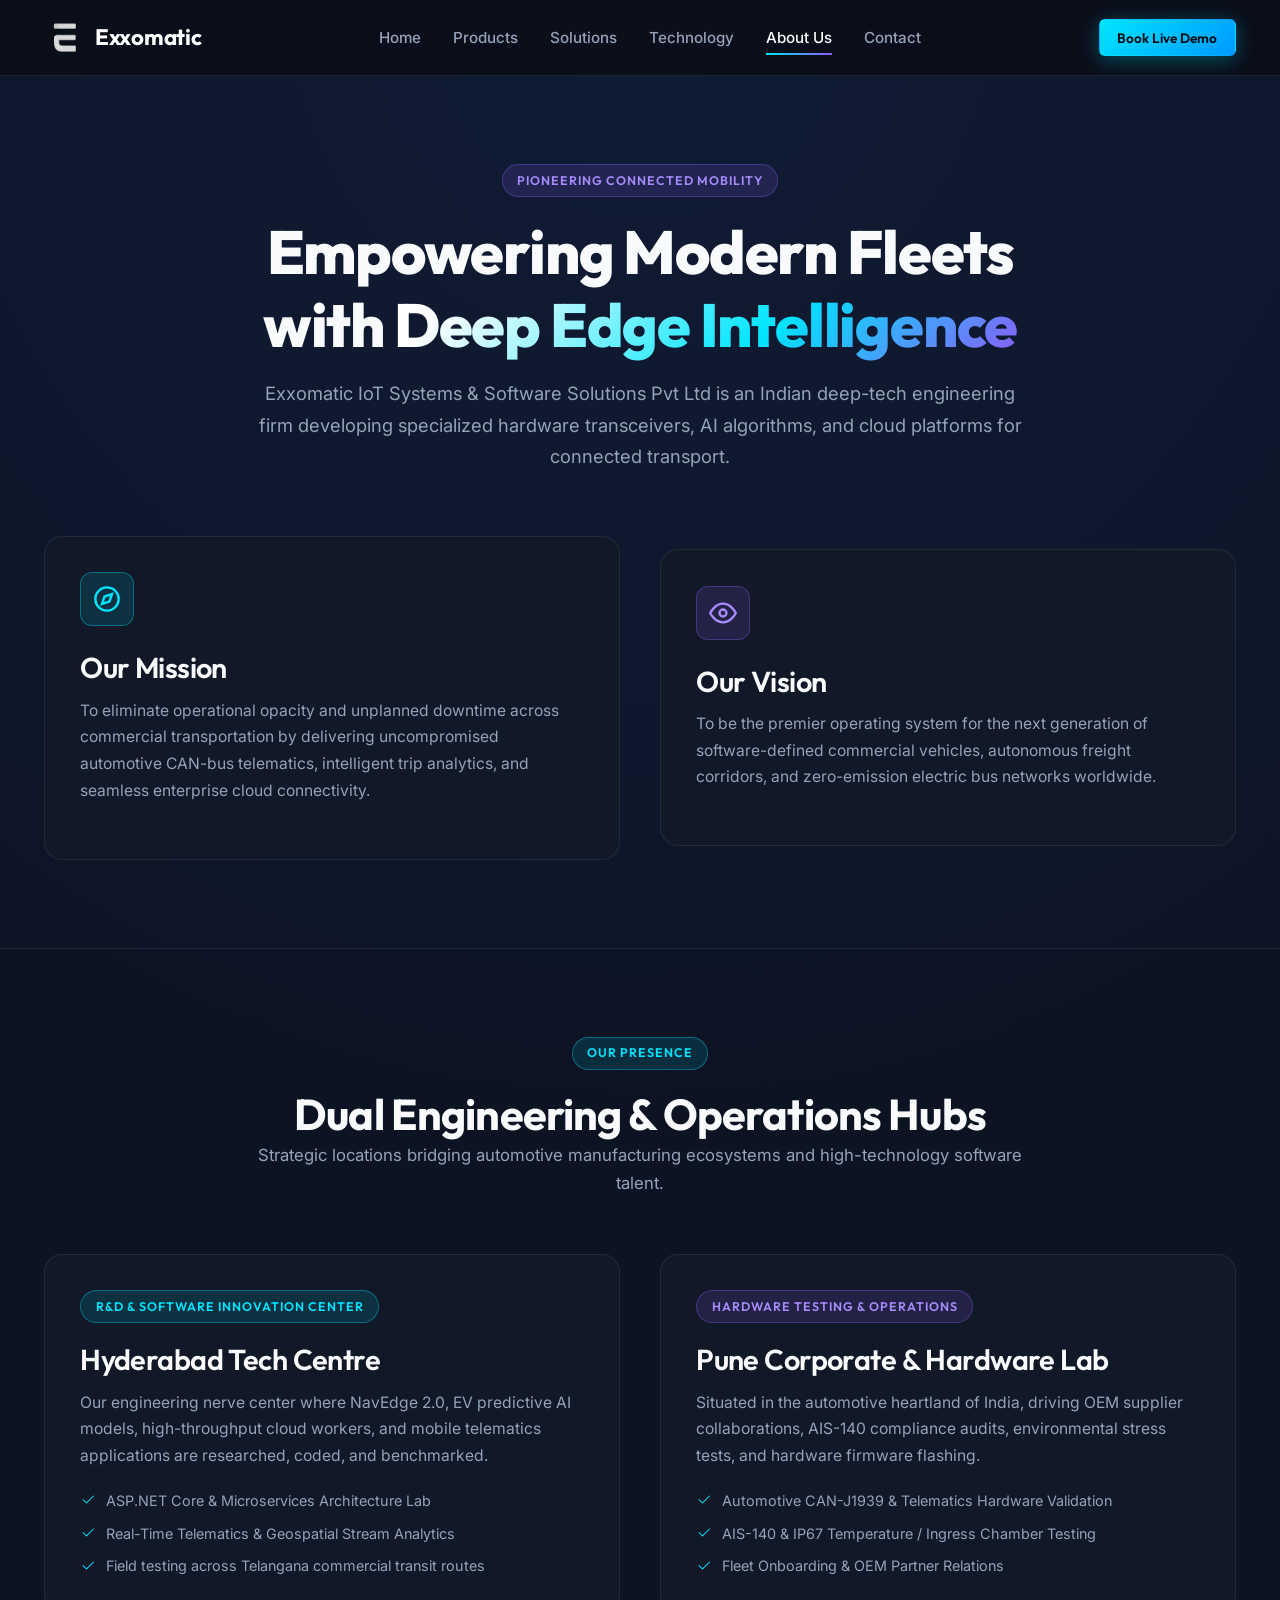
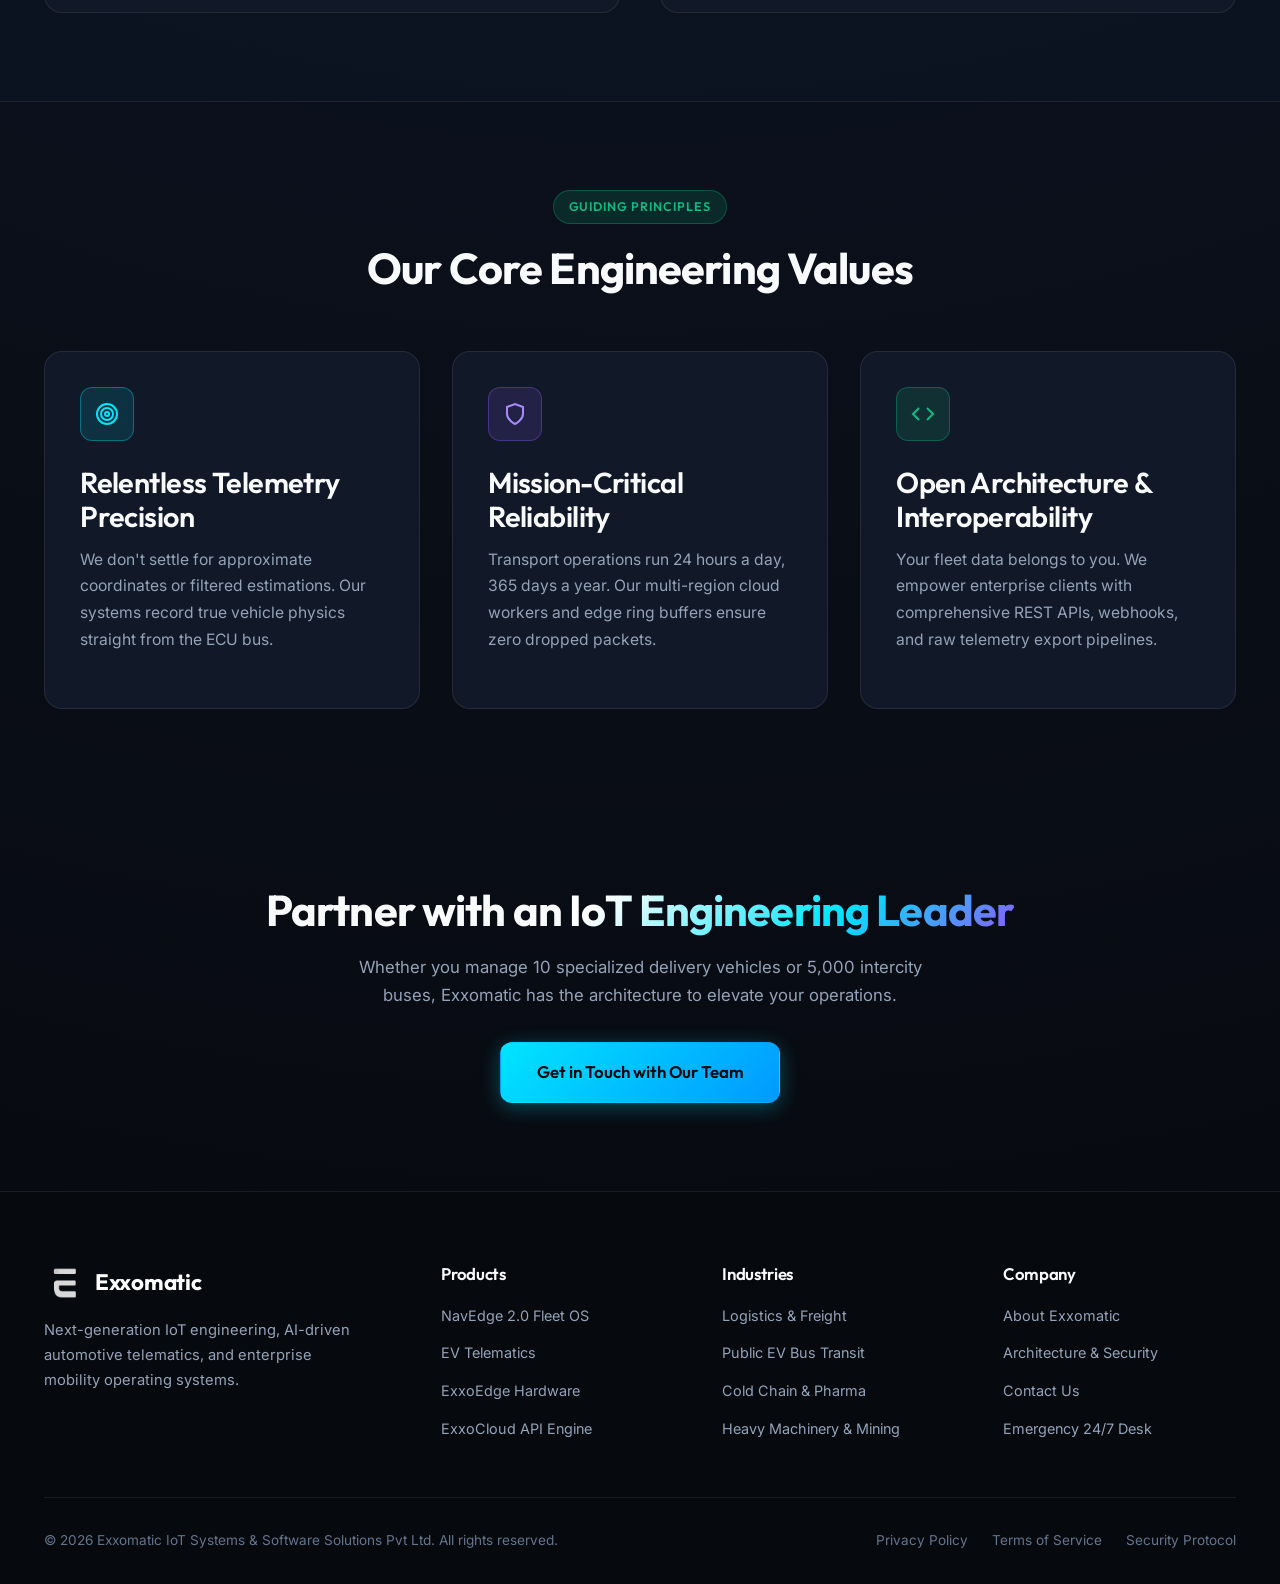
==== about.html @ 725a308f "Re-Developed complaint site" ====
<!DOCTYPE html>
<html lang="en">
<head>
  <meta charset="UTF-8">
  <meta name="viewport" content="width=device-width, initial-scale=1.0">
  <title>About Exxomatic | Corporate Profile &amp; IoT Innovation Hubs</title>
  <meta name="description" content="Discover Exxomatic: Our story, engineering hubs in Hyderabad &amp; Pune, corporate mission, AIS-140 compliance, and team driving intelligent fleet mobility.">
  <meta name="keywords" content="About Exxomatic, Exxomatic IoT Systems, Hyderabad IoT company, Pune fleet telematics, AIS-140 manufacturer">
  <meta name="author" content="Exxomatic IoT Systems &amp; Software Solutions Pvt Ltd">
  <link rel="canonical" href="about.html">
  
  <meta property="og:type" content="website">
  <meta property="og:title" content="About Exxomatic | Corporate Profile &amp; Mission">
  <meta property="og:description" content="Building next-generation automotive telematics and IoT edge systems across Hyderabad and Pune.">
  <meta property="og:image" content="images/logo.svg">

  <link rel="icon" type="image/png" href="images/mainlogo.png">
  <link rel="apple-touch-icon" href="images/mainlogo.png">
  <link rel="stylesheet" href="css/style.css">

  <script type="application/ld+json">
  {
    "@context": "https://schema.org",
    "@type": "AboutPage",
    "mainEntity": {
      "@type": "Organization",
      "name": "Exxomatic IoT Systems & Software Solutions Pvt Ltd",
      "alternateName": "Exxomatic",
      "foundingLocation": "India",
      "knowsAbout": ["IoT", "Connected Mobility", "CAN-J1939", "Fleet Management", "EV Telematics"]
    }
  }
  </script>
</head>
<body>

  <!-- Site Header -->
  <header class="site-header">
    <div class="container header-container">
      <a href="index.html" class="brand-logo" aria-label="Exxomatic Home">
        <img src="images/mainlogo.png" alt="Exxomatic Logo" width="38" height="38">
        <span class="brand-logo-text">Exxomatic</span>
      </a>

      <nav aria-label="Main Navigation">
        <ul class="nav-menu">
          <li><a href="index.html" class="nav-link">Home</a></li>
          <li><a href="products.html" class="nav-link">Products</a></li>
          <li><a href="solutions.html" class="nav-link">Solutions</a></li>
          <li><a href="technology.html" class="nav-link">Technology</a></li>
          <li><a href="about.html" class="nav-link active">About Us</a></li>
          <li><a href="contact.html" class="nav-link">Contact</a></li>
        </ul>
      </nav>

      <div class="header-actions">
        <button class="btn btn-primary btn-sm header-cta" data-open-modal="demoModal">Book Live Demo</button>
        <button class="mobile-toggle" id="mobileToggleBtn" aria-label="Open navigation menu" aria-expanded="false">
          <svg width="24" height="24" fill="none" stroke="currentColor" stroke-width="2" viewBox="0 0 24 24">
            <line x1="3" y1="12" x2="21" y2="12"></line>
            <line x1="3" y1="6" x2="21" y2="6"></line>
            <line x1="3" y1="18" x2="21" y2="18"></line>
          </svg>
        </button>
      </div>
    </div>
  </header>

  <!-- Mobile Drawer -->
  <div class="mobile-drawer" id="mobileDrawer">
    <ul class="mobile-nav-list">
      <li><a href="index.html" class="mobile-nav-link">Home <span>&rarr;</span></a></li>
      <li><a href="products.html" class="mobile-nav-link">Products <span>&rarr;</span></a></li>
      <li><a href="solutions.html" class="mobile-nav-link">Solutions <span>&rarr;</span></a></li>
      <li><a href="technology.html" class="mobile-nav-link">Technology <span>&rarr;</span></a></li>
      <li><a href="about.html" class="mobile-nav-link active">About Us <span>&rarr;</span></a></li>
      <li><a href="contact.html" class="mobile-nav-link">Contact <span>&rarr;</span></a></li>
    </ul>
    <button class="btn btn-primary btn-lg" style="width: 100%;" data-open-modal="demoModal">Request Platform Demo</button>
  </div>

  <main>
    <!-- HERO SECTION -->
    <section class="section" style="padding-bottom: 2rem;">
      <div class="container text-center" style="max-width: 820px; margin: 0 auto; text-align: center;">
        <div class="badge badge-purple">Pioneering Connected Mobility</div>
        <h1>Empowering Modern Fleets with <span class="text-gradient">Deep Edge Intelligence</span></h1>
        <p style="font-size: 1.15rem; margin-top: 1rem;">
          Exxomatic IoT Systems &amp; Software Solutions Pvt Ltd is an Indian deep-tech engineering firm developing specialized hardware transceivers, AI algorithms, and cloud platforms for connected transport.
        </p>
      </div>
    </section>

    <!-- MISSION & VISION -->
    <section class="section" style="padding-top: 2rem;">
      <div class="container">
        <div class="card-grid-2">
          <div class="card">
            <div class="card-icon">
              <svg width="28" height="28" fill="none" stroke="currentColor" stroke-width="2" viewBox="0 0 24 24">
                <circle cx="12" cy="12" r="10"></circle>
                <polygon points="16.24 7.76 14.12 14.12 7.76 16.24 9.88 9.88 16.24 7.76"></polygon>
              </svg>
            </div>
            <h3>Our Mission</h3>
            <p>To eliminate operational opacity and unplanned downtime across commercial transportation by delivering uncompromised automotive CAN-bus telematics, intelligent trip analytics, and seamless enterprise cloud connectivity.</p>
          </div>

          <div class="card">
            <div class="card-icon purple">
              <svg width="28" height="28" fill="none" stroke="currentColor" stroke-width="2" viewBox="0 0 24 24">
                <path d="M1 12s4-8 11-8 11 8 11 8-4 8-11 8-11-8-11-8z"></path>
                <circle cx="12" cy="12" r="3"></circle>
              </svg>
            </div>
            <h3>Our Vision</h3>
            <p>To be the premier operating system for the next generation of software-defined commercial vehicles, autonomous freight corridors, and zero-emission electric bus networks worldwide.</p>
          </div>
        </div>
      </div>
    </section>

    <!-- DUAL INNOVATION HUBS -->
    <section class="section section-alt">
      <div class="container">
        <div class="section-header">
          <div class="badge badge-cyan">Our Presence</div>
          <h2>Dual Engineering &amp; Operations Hubs</h2>
          <p>Strategic locations bridging automotive manufacturing ecosystems and high-technology software talent.</p>
        </div>

        <div class="card-grid-2">
          <!-- Hub 1: Hyderabad -->
          <div class="card">
            <div class="badge badge-cyan">R&amp;D &amp; Software Innovation Center</div>
            <h3>Hyderabad Tech Centre</h3>
            <p style="margin-bottom: 1.2rem;">Our engineering nerve center where NavEdge 2.0, EV predictive AI models, high-throughput cloud workers, and mobile telematics applications are researched, coded, and benchmarked.</p>
            <ul class="card-feature-list">
              <li>
                <svg width="16" height="16" fill="currentColor" viewBox="0 0 16 16"><path d="M13.854 3.646a.5.5 0 0 1 0 .708l-7 7a.5.5 0 0 1-.708 0l-3.5-3.5a.5.5 0 1 1 .708-.708L6.5 10.293l6.646-6.647a.5.5 0 0 1 .708 0z"/></svg>
                ASP.NET Core &amp; Microservices Architecture Lab
              </li>
              <li>
                <svg width="16" height="16" fill="currentColor" viewBox="0 0 16 16"><path d="M13.854 3.646a.5.5 0 0 1 0 .708l-7 7a.5.5 0 0 1-.708 0l-3.5-3.5a.5.5 0 1 1 .708-.708L6.5 10.293l6.646-6.647a.5.5 0 0 1 .708 0z"/></svg>
                Real-Time Telematics &amp; Geospatial Stream Analytics
              </li>
              <li>
                <svg width="16" height="16" fill="currentColor" viewBox="0 0 16 16"><path d="M13.854 3.646a.5.5 0 0 1 0 .708l-7 7a.5.5 0 0 1-.708 0l-3.5-3.5a.5.5 0 1 1 .708-.708L6.5 10.293l6.646-6.647a.5.5 0 0 1 .708 0z"/></svg>
                Field testing across Telangana commercial transit routes
              </li>
            </ul>
          </div>

          <!-- Hub 2: Pune -->
          <div class="card">
            <div class="badge badge-purple">Hardware Testing &amp; Operations</div>
            <h3>Pune Corporate &amp; Hardware Lab</h3>
            <p style="margin-bottom: 1.2rem;">Situated in the automotive heartland of India, driving OEM supplier collaborations, AIS-140 compliance audits, environmental stress tests, and hardware firmware flashing.</p>
            <ul class="card-feature-list">
              <li>
                <svg width="16" height="16" fill="currentColor" viewBox="0 0 16 16"><path d="M13.854 3.646a.5.5 0 0 1 0 .708l-7 7a.5.5 0 0 1-.708 0l-3.5-3.5a.5.5 0 1 1 .708-.708L6.5 10.293l6.646-6.647a.5.5 0 0 1 .708 0z"/></svg>
                Automotive CAN-J1939 &amp; Telematics Hardware Validation
              </li>
              <li>
                <svg width="16" height="16" fill="currentColor" viewBox="0 0 16 16"><path d="M13.854 3.646a.5.5 0 0 1 0 .708l-7 7a.5.5 0 0 1-.708 0l-3.5-3.5a.5.5 0 1 1 .708-.708L6.5 10.293l6.646-6.647a.5.5 0 0 1 .708 0z"/></svg>
                AIS-140 &amp; IP67 Temperature / Ingress Chamber Testing
              </li>
              <li>
                <svg width="16" height="16" fill="currentColor" viewBox="0 0 16 16"><path d="M13.854 3.646a.5.5 0 0 1 0 .708l-7 7a.5.5 0 0 1-.708 0l-3.5-3.5a.5.5 0 1 1 .708-.708L6.5 10.293l6.646-6.647a.5.5 0 0 1 .708 0z"/></svg>
                Fleet Onboarding &amp; OEM Partner Relations
              </li>
            </ul>
          </div>
        </div>
      </div>
    </section>

    <!-- CORE VALUES -->
    <section class="section">
      <div class="container">
        <div class="section-header">
          <div class="badge badge-green">Guiding Principles</div>
          <h2>Our Core Engineering Values</h2>
        </div>

        <div class="card-grid-3">
          <div class="card">
            <div class="card-icon">
              <svg width="24" height="24" fill="none" stroke="currentColor" stroke-width="2" viewBox="0 0 24 24">
                <circle cx="12" cy="12" r="10"></circle>
                <circle cx="12" cy="12" r="6"></circle>
                <circle cx="12" cy="12" r="2"></circle>
              </svg>
            </div>
            <h3>Relentless Telemetry Precision</h3>
            <p>We don't settle for approximate coordinates or filtered estimations. Our systems record true vehicle physics straight from the ECU bus.</p>
          </div>

          <div class="card">
            <div class="card-icon purple">
              <svg width="24" height="24" fill="none" stroke="currentColor" stroke-width="2" viewBox="0 0 24 24">
                <path d="M12 22s8-4 8-10V5l-8-3-8 3v7c0 6 8 10 8 10z"></path>
              </svg>
            </div>
            <h3>Mission-Critical Reliability</h3>
            <p>Transport operations run 24 hours a day, 365 days a year. Our multi-region cloud workers and edge ring buffers ensure zero dropped packets.</p>
          </div>

          <div class="card">
            <div class="card-icon green">
              <svg width="24" height="24" fill="none" stroke="currentColor" stroke-width="2" viewBox="0 0 24 24">
                <polyline points="16 18 22 12 16 6"></polyline>
                <polyline points="8 6 2 12 8 18"></polyline>
              </svg>
            </div>
            <h3>Open Architecture &amp; Interoperability</h3>
            <p>Your fleet data belongs to you. We empower enterprise clients with comprehensive REST APIs, webhooks, and raw telemetry export pipelines.</p>
          </div>
        </div>
      </div>
    </section>

    <!-- CTA BANNER -->
    <section class="section" style="text-align: center;">
      <div class="container">
        <h2>Partner with an <span class="text-gradient">IoT Engineering Leader</span></h2>
        <p style="margin: 1rem auto 2rem auto; max-width: 600px;">Whether you manage 10 specialized delivery vehicles or 5,000 intercity buses, Exxomatic has the architecture to elevate your operations.</p>
        <a href="contact.html" class="btn btn-primary btn-lg">Get in Touch with Our Team</a>
      </div>
    </section>
  </main>

  <!-- Site Footer -->
  <footer class="site-footer">
    <div class="container">
      <div class="footer-grid">
        <div class="footer-brand">
          <a href="index.html" class="brand-logo" aria-label="Exxomatic Home">
            <img src="images/mainlogo.png" alt="Exxomatic Logo" width="38" height="38">
            <span class="brand-logo-text">Exxomatic</span>
          </a>
          <p>Next-generation IoT engineering, AI-driven automotive telematics, and enterprise mobility operating systems.</p>
        </div>

        <div class="footer-col">
          <h4>Products</h4>
          <ul class="footer-links">
            <li><a href="products.html#tabNavedge">NavEdge 2.0 Fleet OS</a></li>
            <li><a href="products.html#tabEv">EV Telematics</a></li>
            <li><a href="products.html#tabHardware">ExxoEdge Hardware</a></li>
            <li><a href="products.html#tabCloud">ExxoCloud API Engine</a></li>
          </ul>
        </div>

        <div class="footer-col">
          <h4>Industries</h4>
          <ul class="footer-links">
            <li><a href="solutions.html#logistics">Logistics &amp; Freight</a></li>
            <li><a href="solutions.html#transit">Public EV Bus Transit</a></li>
            <li><a href="solutions.html#coldchain">Cold Chain &amp; Pharma</a></li>
            <li><a href="solutions.html#heavy">Heavy Machinery &amp; Mining</a></li>
          </ul>
        </div>

        <div class="footer-col">
          <h4>Company</h4>
          <ul class="footer-links">
            <li><a href="about.html">About Exxomatic</a></li>
            <li><a href="technology.html">Architecture &amp; Security</a></li>
            <li><a href="contact.html">Contact Us</a></li>
            <li><a href="contact.html#support">Emergency 24/7 Desk</a></li>
          </ul>
        </div>
      </div>

      <div class="footer-bottom">
        <div>&copy; 2026 Exxomatic IoT Systems &amp; Software Solutions Pvt Ltd. All rights reserved.</div>
        <div style="display: flex; gap: 1.5rem;">
          <a href="about.html">Privacy Policy</a>
          <a href="about.html">Terms of Service</a>
          <a href="technology.html">Security Protocol</a>
        </div>
      </div>
    </div>
  </footer>

  <!-- Book Demo Modal -->
  <div class="modal-overlay" id="demoModal" aria-hidden="true" role="dialog" aria-modal="true" aria-labelledby="modalTitle">
    <div class="modal-card">
      <button class="modal-close-btn modal-close-trigger" aria-label="Close modal">
        <svg width="24" height="24" viewBox="0 0 24 24" fill="none" stroke="currentColor" stroke-width="2">
          <line x1="18" y1="6" x2="6" y2="18"></line>
          <line x1="6" y1="6" x2="18" y2="18"></line>
        </svg>
      </button>

      <div class="badge badge-cyan">Exxomatic Platform Preview</div>
      <h3 id="modalTitle" style="margin-bottom: 0.5rem;">Schedule a Live Demonstration</h3>
      <p style="font-size: 0.92rem; margin-bottom: 1.5rem;">Experience real-time vehicle CAN telemetry, driver scorecards, and live route optimization with our solution architect.</p>

      <form class="validated-form" id="demoForm">
        <div class="form-group">
          <label class="form-label" for="demoName">Full Name</label>
          <input type="text" class="form-control" id="demoName" name="name" placeholder="e.g. Rajesh Kumar" required>
        </div>

        <div class="form-row">
          <div class="form-group">
            <label class="form-label" for="demoEmail">Business Email</label>
            <input type="email" class="form-control" id="demoEmail" name="email" placeholder="name@company.com" required>
          </div>
          <div class="form-group">
            <label class="form-label" for="demoPhone">Contact Phone (Optional)</label>
            <input type="tel" class="form-control" id="demoPhone" name="phone" placeholder="Optional contact number">
          </div>
        </div>

        <div class="form-group">
          <label class="form-label" for="demoFleet">Fleet Size</label>
          <select class="form-control" id="demoFleet" name="fleet">
            <option value="1-20">1 - 20 Vehicles</option>
            <option value="21-100" selected>21 - 100 Vehicles</option>
            <option value="101-500">101 - 500 Vehicles</option>
            <option value="500+">500+ Vehicles (Enterprise)</option>
          </select>
        </div>

        <button type="submit" class="btn btn-primary" style="width: 100%; margin-top: 1rem;">Confirm Demo Reservation</button>
        <div class="form-feedback" role="alert"></div>
      </form>
    </div>
  </div>

  <script src="js/main.js"></script>
</body>
</html>
---- css/style.css ----
/* ==========================================================================
   EXXOMATIC DESIGN SYSTEM - ENTERPRISE IOT & CONNECTED MOBILITY
   ========================================================================== */

@import url('https://fonts.googleapis.com/css2?family=Inter:wght@300;400;500;600;700&family=JetBrains+Mono:wght@400;500;600&family=Outfit:wght@400;500;600;700;800;900&display=swap');

:root {
  /* Color Palette */
  --bg-darker: #06090e;
  --bg-main: #0a0e17;
  --bg-card: #111827;
  --bg-card-hover: #162035;
  --bg-surface: #1e293b;
  --bg-glass: rgba(17, 24, 39, 0.75);
  
  --border-subtle: rgba(255, 255, 255, 0.08);
  --border-medium: rgba(255, 255, 255, 0.15);
  --border-glow: rgba(0, 229, 255, 0.35);
  --border-purple-glow: rgba(139, 92, 246, 0.35);

  --cyan-primary: #00e5ff;
  --cyan-hover: #33ebff;
  --cyan-dim: rgba(0, 229, 255, 0.12);
  --cyan-glow: 0 0 25px rgba(0, 229, 255, 0.4);

  --blue-primary: #3b82f6;
  --indigo-primary: #6366f1;
  --purple-primary: #8b5cf6;
  --purple-glow: 0 0 25px rgba(139, 92, 246, 0.4);

  --green-status: #10b981;
  --green-glow: 0 0 15px rgba(16, 185, 129, 0.4);
  --amber-status: #f59e0b;
  --rose-status: #f43f5e;

  /* Typography Colors */
  --text-primary: #f8fafc;
  --text-secondary: #94a3b8;
  --text-muted: #64748b;
  --text-inverse: #0a0e17;

  /* Typography */
  --font-heading: 'Outfit', -apple-system, BlinkMacSystemFont, sans-serif;
  --font-body: 'Inter', -apple-system, BlinkMacSystemFont, sans-serif;
  --font-mono: 'JetBrains Mono', monospace;

  /* Layout */
  --container-max: 1240px;
  --header-height: 76px;
  --radius-sm: 6px;
  --radius-md: 12px;
  --radius-lg: 18px;
  --radius-xl: 24px;
  --radius-full: 9999px;

  /* Transitions */
  --transition-fast: 0.18s ease;
  --transition-base: 0.28s cubic-bezier(0.16, 1, 0.3, 1);
  --transition-slow: 0.5s cubic-bezier(0.16, 1, 0.3, 1);
}

/* Base Reset & Box Sizing */
*, *::before, *::after {
  box-sizing: border-box;
  margin: 0;
  padding: 0;
}

html {
  scroll-behavior: smooth;
  font-size: 16px;
  background-color: var(--bg-main);
  color: var(--text-primary);
  font-family: var(--font-body);
  line-height: 1.6;
  -webkit-font-smoothing: antialiased;
  -moz-osx-font-smoothing: grayscale;
}

body {
  overflow-x: hidden;
  background: radial-gradient(circle at 50% 0%, #101c36 0%, #0a0e17 65%, #06090e 100%);
  min-height: 100vh;
  display: flex;
  flex-direction: column;
}

/* Typography Defaults */
h1, h2, h3, h4, h5, h6 {
  font-family: var(--font-heading);
  color: var(--text-primary);
  line-height: 1.2;
  font-weight: 700;
  letter-spacing: -0.02em;
}

h1 { font-size: clamp(2.3rem, 5vw, 3.8rem); font-weight: 800; }
h2 { font-size: clamp(1.8rem, 3.6vw, 2.7rem); }
h3 { font-size: clamp(1.3rem, 2.4vw, 1.8rem); font-weight: 600; }
h4 { font-size: 1.25rem; font-weight: 600; }

p {
  color: var(--text-secondary);
  font-size: 1.05rem;
  line-height: 1.7;
}

a {
  color: inherit;
  text-decoration: none;
  transition: color var(--transition-fast);
}

img, svg {
  max-width: 100%;
  display: block;
}

/* Utility Containers */
.container {
  width: 100%;
  max-width: var(--container-max);
  margin-left: auto;
  margin-right: auto;
  padding-left: 1.5rem;
  padding-right: 1.5rem;
}

.section {
  padding: 5.5rem 0;
  position: relative;
}

.section-alt {
  background-color: rgba(13, 20, 36, 0.6);
  border-top: 1px solid var(--border-subtle);
  border-bottom: 1px solid var(--border-subtle);
}

.section-header {
  text-align: center;
  max-width: 780px;
  margin: 0 auto 3.5rem auto;
}

.section-header.text-left {
  text-align: left;
  margin-left: 0;
}

.text-gradient {
  background: linear-gradient(135deg, #ffffff 10%, #00e5ff 60%, #8b5cf6 100%);
  -webkit-background-clip: text;
  -webkit-text-fill-color: transparent;
  display: inline-block;
}

.text-cyan {
  color: var(--cyan-primary);
}

/* Badges */
.badge {
  display: inline-flex;
  align-items: center;
  gap: 0.5rem;
  padding: 0.35rem 0.9rem;
  border-radius: var(--radius-full);
  font-size: 0.78rem;
  font-weight: 600;
  letter-spacing: 0.08em;
  text-transform: uppercase;
  margin-bottom: 1.2rem;
  font-family: var(--font-heading);
}

.badge-cyan {
  background: var(--cyan-dim);
  color: var(--cyan-primary);
  border: 1px solid var(--border-glow);
}

.badge-purple {
  background: rgba(139, 92, 246, 0.15);
  color: #a78bfa;
  border: 1px solid var(--border-purple-glow);
}

.badge-green {
  background: rgba(16, 185, 129, 0.15);
  color: var(--green-status);
  border: 1px solid rgba(16, 185, 129, 0.3);
}

.pulse-dot {
  width: 8px;
  height: 8px;
  border-radius: 50%;
  background-color: var(--green-status);
  box-shadow: var(--green-glow);
  animation: pulse 2s infinite;
}

@keyframes pulse {
  0% { transform: scale(0.95); opacity: 0.8; }
  50% { transform: scale(1.3); opacity: 1; }
  100% { transform: scale(0.95); opacity: 0.8; }
}

/* Buttons */
.btn {
  display: inline-flex;
  align-items: center;
  justify-content: center;
  gap: 0.6rem;
  padding: 0.8rem 1.6rem;
  border-radius: var(--radius-md);
  font-weight: 600;
  font-size: 0.95rem;
  font-family: var(--font-heading);
  cursor: pointer;
  border: 1px solid transparent;
  transition: all var(--transition-base);
  text-align: center;
}

.btn-primary {
  background: linear-gradient(135deg, var(--cyan-primary) 0%, #0099ff 100%);
  color: #06090e;
  box-shadow: 0 4px 20px rgba(0, 229, 255, 0.3);
}

.btn-primary:hover {
  background: linear-gradient(135deg, var(--cyan-hover) 0%, #2bb2ff 100%);
  box-shadow: 0 6px 26px rgba(0, 229, 255, 0.5);
  transform: translateY(-2px);
  color: #06090e;
}

.btn-secondary {
  background: rgba(255, 255, 255, 0.05);
  color: var(--text-primary);
  border-color: var(--border-medium);
  backdrop-filter: blur(8px);
}

.btn-secondary:hover {
  background: rgba(255, 255, 255, 0.1);
  border-color: var(--cyan-primary);
  color: var(--cyan-primary);
  transform: translateY(-2px);
}

.btn-outline {
  background: transparent;
  color: var(--cyan-primary);
  border: 1px solid var(--border-glow);
}

.btn-outline:hover {
  background: var(--cyan-dim);
  border-color: var(--cyan-primary);
  box-shadow: var(--cyan-glow);
}

.btn-sm {
  padding: 0.55rem 1.1rem;
  font-size: 0.85rem;
  border-radius: var(--radius-sm);
}

.btn-lg {
  padding: 1rem 2.2rem;
  font-size: 1.05rem;
}

/* ==========================================================================
   HEADER & NAVIGATION
   ========================================================================== */
.site-header {
  position: sticky;
  top: 0;
  z-index: 1000;
  height: var(--header-height);
  background: rgba(10, 14, 23, 0.85);
  backdrop-filter: blur(16px);
  border-bottom: 1px solid var(--border-subtle);
  transition: background var(--transition-base), border-color var(--transition-base), box-shadow var(--transition-base);
}

.site-header.scrolled {
  background: rgba(8, 12, 19, 0.95);
  border-bottom: 1px solid rgba(0, 229, 255, 0.18);
  box-shadow: 0 10px 30px rgba(0, 0, 0, 0.5);
}

.header-container {
  display: flex;
  align-items: center;
  justify-content: space-between;
  height: 100%;
}

.brand-logo {
  display: flex;
  align-items: center;
  gap: 0.75rem;
  text-decoration: none;
}

.brand-logo img {
  height: 38px;
  width: auto;
  object-fit: contain;
}

.brand-logo-text {
  font-family: 'Outfit', 'Inter', system-ui, sans-serif;
  font-size: 1.4rem;
  font-weight: 700;
  letter-spacing: -0.01em;
  color: #FFFFFF;
  line-height: 1;
}

.nav-menu {
  display: flex;
  align-items: center;
  gap: 2rem;
  list-style: none;
}

.nav-link {
  font-size: 0.95rem;
  font-weight: 500;
  color: var(--text-secondary);
  position: relative;
  padding: 0.5rem 0;
}

.nav-link:hover, .nav-link.active {
  color: var(--text-primary);
}

.nav-link::after {
  content: '';
  position: absolute;
  bottom: 0;
  left: 0;
  width: 0%;
  height: 2px;
  background: linear-gradient(90deg, var(--cyan-primary), var(--purple-primary));
  transition: width var(--transition-fast);
}

.nav-link:hover::after, .nav-link.active::after {
  width: 100%;
}

.header-actions {
  display: flex;
  align-items: center;
  gap: 1.2rem;
}

.mobile-toggle {
  display: none;
  background: transparent;
  border: 1px solid var(--border-subtle);
  border-radius: var(--radius-sm);
  color: var(--text-primary);
  padding: 0.5rem;
  cursor: pointer;
  align-items: center;
  justify-content: center;
}

/* Mobile Nav Drawer */
.mobile-drawer {
  position: fixed;
  top: var(--header-height);
  left: 0;
  right: 0;
  bottom: 0;
  background: rgba(10, 14, 23, 0.98);
  backdrop-filter: blur(20px);
  z-index: 999;
  padding: 2rem 1.5rem;
  transform: translateY(-100%);
  opacity: 0;
  pointer-events: none;
  transition: all var(--transition-base);
  overflow-y: auto;
  border-bottom: 1px solid var(--border-glow);
}

.mobile-drawer.open {
  transform: translateY(0);
  opacity: 1;
  pointer-events: auto;
}

.mobile-nav-list {
  list-style: none;
  display: flex;
  flex-direction: column;
  gap: 1.25rem;
  margin-bottom: 2rem;
}

.mobile-nav-link {
  font-size: 1.25rem;
  font-family: var(--font-heading);
  font-weight: 600;
  color: var(--text-primary);
  display: flex;
  justify-content: space-between;
  align-items: center;
  padding: 0.85rem 0;
  border-bottom: 1px solid var(--border-subtle);
  min-height: 48px;
  -webkit-tap-highlight-color: transparent;
}

.mobile-nav-link:active {
  color: var(--cyan-primary);
  background: rgba(0, 229, 255, 0.05);
}

.mobile-nav-link.active {
  color: var(--cyan-primary);
  border-bottom-color: var(--cyan-primary);
}

/* ==========================================================================
   HERO SECTION
   ========================================================================== */
.hero-section {
  position: relative;
  padding: 6rem 0 5rem 0;
  overflow: hidden;
}

.hero-glow-bg {
  position: absolute;
  top: -100px;
  right: -50px;
  width: 650px;
  height: 650px;
  background: radial-gradient(circle, rgba(0, 229, 255, 0.15) 0%, rgba(139, 92, 246, 0.1) 50%, transparent 70%);
  filter: blur(80px);
  pointer-events: none;
  z-index: 0;
}

.hero-grid {
  display: grid;
  grid-template-columns: 1.15fr 0.85fr;
  gap: 3.5rem;
  align-items: center;
  position: relative;
  z-index: 1;
}

.hero-content {
  max-width: 640px;
}

.hero-title {
  margin-bottom: 1.5rem;
}

.hero-description {
  font-size: 1.15rem;
  margin-bottom: 2.2rem;
  color: var(--text-secondary);
}

.hero-cta-group {
  display: flex;
  flex-wrap: wrap;
  gap: 1.2rem;
  margin-bottom: 3rem;
}

.hero-stats-row {
  display: grid;
  grid-template-columns: repeat(3, 1fr);
  gap: 1.5rem;
  padding-top: 2rem;
  border-top: 1px solid var(--border-subtle);
}

.hero-stat-item h4 {
  font-size: 1.8rem;
  font-weight: 800;
  color: var(--text-primary);
  font-family: var(--font-heading);
}

.hero-stat-item p {
  font-size: 0.85rem;
  color: var(--text-muted);
}

/* Telemetry Preview Graphic / Dashboard Box */
.telemetry-card {
  background: linear-gradient(145deg, #131c2e, #0e1524);
  border: 1px solid var(--border-glow);
  border-radius: var(--radius-xl);
  padding: 1.8rem;
  box-shadow: 0 20px 50px rgba(0, 0, 0, 0.6), var(--cyan-glow);
  position: relative;
  overflow: hidden;
}

.telemetry-card::before {
  content: '';
  position: absolute;
  top: 0;
  left: 0;
  right: 0;
  height: 2px;
  background: linear-gradient(90deg, transparent, var(--cyan-primary), var(--purple-primary), transparent);
}

.telemetry-header {
  display: flex;
  justify-content: space-between;
  align-items: center;
  padding-bottom: 1.2rem;
  border-bottom: 1px solid var(--border-subtle);
  margin-bottom: 1.5rem;
}

.telemetry-tag {
  display: flex;
  align-items: center;
  gap: 0.5rem;
  font-family: var(--font-mono);
  font-size: 0.85rem;
  color: var(--cyan-primary);
}

.telemetry-badge-online {
  background: rgba(16, 185, 129, 0.15);
  color: var(--green-status);
  border: 1px solid rgba(16, 185, 129, 0.3);
  padding: 0.2rem 0.6rem;
  border-radius: var(--radius-full);
  font-size: 0.75rem;
  font-weight: 600;
}

.telemetry-metrics-grid {
  display: grid;
  grid-template-columns: repeat(2, 1fr);
  gap: 1rem;
  margin-bottom: 1.5rem;
}

.metric-box {
  background: rgba(255, 255, 255, 0.03);
  border: 1px solid var(--border-subtle);
  border-radius: var(--radius-md);
  padding: 1rem;
  transition: border-color var(--transition-fast);
}

.metric-box:hover {
  border-color: var(--cyan-primary);
}

.metric-label {
  font-size: 0.75rem;
  color: var(--text-muted);
  text-transform: uppercase;
  letter-spacing: 0.05em;
  margin-bottom: 0.3rem;
}

.metric-val {
  font-size: 1.35rem;
  font-family: var(--font-mono);
  font-weight: 700;
  color: var(--text-primary);
}

.metric-val.cyan { color: var(--cyan-primary); }
.metric-val.green { color: var(--green-status); }
.metric-val.purple { color: #a78bfa; }

.live-feed-log {
  background: #080c14;
  border-radius: var(--radius-md);
  padding: 0.9rem;
  font-family: var(--font-mono);
  font-size: 0.78rem;
  color: #7dd3fc;
  border: 1px solid rgba(255, 255, 255, 0.05);
  max-height: 110px;
  overflow-y: auto;
}

.live-feed-line {
  margin-bottom: 0.3rem;
  display: flex;
  gap: 0.5rem;
}

.live-feed-time {
  color: var(--text-muted);
}

/* ==========================================================================
   CARDS & GRIDS
   ========================================================================== */
.card-grid-3 {
  display: grid;
  grid-template-columns: repeat(3, 1fr);
  gap: 2rem;
}

.card-grid-4 {
  display: grid;
  grid-template-columns: repeat(4, 1fr);
  gap: 1.5rem;
}

.card-grid-2 {
  display: grid;
  grid-template-columns: repeat(2, 1fr);
  gap: 2.5rem;
  align-items: center;
}

.card {
  background: var(--bg-card);
  border: 1px solid var(--border-subtle);
  border-radius: var(--radius-lg);
  padding: 2.2rem;
  position: relative;
  transition: all var(--transition-base);
  overflow: hidden;
}

.card:hover {
  transform: translateY(-5px);
  border-color: var(--border-glow);
  box-shadow: 0 15px 35px rgba(0, 0, 0, 0.4), 0 0 20px rgba(0, 229, 255, 0.15);
}

.card-icon {
  width: 54px;
  height: 54px;
  border-radius: var(--radius-md);
  background: var(--cyan-dim);
  border: 1px solid var(--border-glow);
  display: flex;
  align-items: center;
  justify-content: center;
  margin-bottom: 1.5rem;
  color: var(--cyan-primary);
}

.card-icon.purple {
  background: rgba(139, 92, 246, 0.15);
  border-color: var(--border-purple-glow);
  color: #a78bfa;
}

.card-icon.green {
  background: rgba(16, 185, 129, 0.15);
  border-color: rgba(16, 185, 129, 0.35);
  color: var(--green-status);
}

.card h3 {
  margin-bottom: 0.8rem;
}

.card p {
  font-size: 0.98rem;
  margin-bottom: 1.2rem;
}

.card-feature-list {
  list-style: none;
  margin-top: 1rem;
  display: flex;
  flex-direction: column;
  gap: 0.6rem;
}

.card-feature-list li {
  display: flex;
  align-items: center;
  gap: 0.6rem;
  font-size: 0.9rem;
  color: var(--text-secondary);
}

.card-feature-list li svg {
  color: var(--cyan-primary);
  flex-shrink: 0;
}

/* Platform Showcase Highlight Cards */
.platform-highlight-card {
  background: linear-gradient(135deg, rgba(23, 32, 51, 0.9) 0%, rgba(13, 20, 36, 0.95) 100%);
  border: 1px solid var(--border-medium);
  border-radius: var(--radius-xl);
  padding: 3rem;
  display: grid;
  grid-template-columns: 1fr 1fr;
  gap: 3rem;
  align-items: center;
  margin-bottom: 3rem;
  position: relative;
}

.platform-highlight-card:hover {
  border-color: var(--cyan-primary);
  box-shadow: 0 20px 45px rgba(0, 0, 0, 0.5), 0 0 30px rgba(0, 229, 255, 0.12);
}

.platform-visual {
  background: #090e18;
  border: 1px solid var(--border-subtle);
  border-radius: var(--radius-lg);
  padding: 1.5rem;
  position: relative;
}

/* ==========================================================================
   ROI CALCULATOR & SIMULATOR
   ========================================================================== */
.calculator-box {
  background: var(--bg-card);
  border: 1px solid var(--border-glow);
  border-radius: var(--radius-xl);
  padding: 2.8rem;
  box-shadow: 0 20px 50px rgba(0, 0, 0, 0.5);
  display: grid;
  grid-template-columns: 1.2fr 0.8fr;
  gap: 3rem;
}

.calc-control-group {
  margin-bottom: 2rem;
}

.calc-label-row {
  display: flex;
  justify-content: space-between;
  align-items: center;
  margin-bottom: 0.8rem;
}

.calc-label-row label {
  font-weight: 600;
  color: var(--text-primary);
}

.calc-current-val {
  font-family: var(--font-mono);
  font-weight: 700;
  color: var(--cyan-primary);
  font-size: 1.1rem;
}

.range-slider {
  width: 100%;
  height: 8px;
  border-radius: var(--radius-full);
  background: #1e293b;
  outline: none;
  -webkit-appearance: none;
  cursor: pointer;
}

.range-slider::-webkit-slider-thumb {
  -webkit-appearance: none;
  width: 22px;
  height: 22px;
  border-radius: 50%;
  background: var(--cyan-primary);
  box-shadow: var(--cyan-glow);
  cursor: pointer;
  border: 2px solid #ffffff;
  transition: transform var(--transition-fast);
}

.range-slider::-webkit-slider-thumb:hover {
  transform: scale(1.15);
}

.calc-result-card {
  background: linear-gradient(145deg, #101c33, #0a1120);
  border: 1px solid var(--border-glow);
  border-radius: var(--radius-lg);
  padding: 2rem;
  text-align: center;
  display: flex;
  flex-direction: column;
  justify-content: center;
  align-items: center;
}

.calc-result-number {
  font-family: var(--font-heading);
  font-size: 3rem;
  font-weight: 800;
  color: var(--green-status);
  text-shadow: var(--green-glow);
  margin: 0.8rem 0;
}

/* ==========================================================================
   INTERACTIVE TABS
   ========================================================================== */
.tabs-nav {
  display: flex;
  justify-content: center;
  gap: 1rem;
  margin-bottom: 2.5rem;
  flex-wrap: wrap;
}

.tab-btn {
  background: rgba(255, 255, 255, 0.04);
  border: 1px solid var(--border-subtle);
  border-radius: var(--radius-full);
  padding: 0.65rem 1.6rem;
  color: var(--text-secondary);
  font-family: var(--font-heading);
  font-weight: 600;
  font-size: 0.95rem;
  cursor: pointer;
  transition: all var(--transition-fast);
}

.tab-btn:hover {
  color: var(--text-primary);
  border-color: var(--border-medium);
}

.tab-btn.active {
  background: var(--cyan-dim);
  border-color: var(--cyan-primary);
  color: var(--cyan-primary);
  box-shadow: var(--cyan-glow);
}

.tab-content-panel {
  display: none;
  animation: fadeIn 0.4s ease;
}

.tab-content-panel.active {
  display: block;
}

@keyframes fadeIn {
  from { opacity: 0; transform: translateY(10px); }
  to { opacity: 1; transform: translateY(0); }
}

/* ==========================================================================
   COMPARISON TABLE
   ========================================================================== */
.table-responsive {
  width: 100%;
  overflow-x: auto;
  border-radius: var(--radius-lg);
  border: 1px solid var(--border-subtle);
  background: var(--bg-card);
}

.comparison-table {
  width: 100%;
  border-collapse: collapse;
  text-align: left;
  min-width: 650px;
}

.comparison-table th, .comparison-table td {
  padding: 1.2rem 1.5rem;
  border-bottom: 1px solid var(--border-subtle);
}

.comparison-table th {
  background: #0d1527;
  font-family: var(--font-heading);
  font-size: 1rem;
  font-weight: 700;
  color: var(--text-primary);
}

.comparison-table tr:hover td {
  background: rgba(255, 255, 255, 0.02);
}

.check-icon {
  color: var(--green-status);
  display: inline-flex;
}

.cross-icon {
  color: var(--text-muted);
}

/* ==========================================================================
   FAQ ACCORDION
   ========================================================================== */
.accordion-wrapper {
  max-width: 840px;
  margin: 0 auto;
  display: flex;
  flex-direction: column;
  gap: 1.2rem;
}

.accordion-item {
  background: var(--bg-card);
  border: 1px solid var(--border-subtle);
  border-radius: var(--radius-md);
  overflow: hidden;
  transition: border-color var(--transition-fast);
}

.accordion-item.open {
  border-color: var(--border-glow);
}

.accordion-btn {
  width: 100%;
  padding: 1.3rem 1.6rem;
  background: transparent;
  border: none;
  color: var(--text-primary);
  font-family: var(--font-heading);
  font-size: 1.1rem;
  font-weight: 600;
  display: flex;
  justify-content: space-between;
  align-items: center;
  cursor: pointer;
  text-align: left;
  transition: color var(--transition-fast);
}

.accordion-btn:hover {
  color: var(--cyan-primary);
}

.accordion-icon {
  transition: transform var(--transition-base);
  color: var(--cyan-primary);
  flex-shrink: 0;
  margin-left: 1rem;
}

.accordion-item.open .accordion-icon {
  transform: rotate(180deg);
}

.accordion-content {
  max-height: 0;
  overflow: hidden;
  transition: max-height var(--transition-slow);
  padding: 0 1.6rem;
}

.accordion-item.open .accordion-content {
  padding-bottom: 1.5rem;
}

/* ==========================================================================
   FORMS & CONTACT
   ========================================================================== */
.contact-grid {
  display: grid;
  grid-template-columns: 1fr 1.2fr;
  gap: 3.5rem;
}

.contact-info-card {
  background: var(--bg-card);
  border: 1px solid var(--border-subtle);
  border-radius: var(--radius-xl);
  padding: 2.8rem;
}

.contact-details-list {
  list-style: none;
  margin: 2rem 0;
  display: flex;
  flex-direction: column;
  gap: 1.5rem;
}

.contact-detail-item {
  display: flex;
  align-items: flex-start;
  gap: 1.2rem;
}

.contact-detail-icon {
  width: 44px;
  height: 44px;
  border-radius: var(--radius-sm);
  background: var(--cyan-dim);
  border: 1px solid var(--border-glow);
  display: flex;
  align-items: center;
  justify-content: center;
  color: var(--cyan-primary);
  flex-shrink: 0;
}

.contact-form-box {
  background: linear-gradient(145deg, #121a2d, #0d1424);
  border: 1px solid var(--border-glow);
  border-radius: var(--radius-xl);
  padding: 2.8rem;
  box-shadow: 0 20px 50px rgba(0, 0, 0, 0.4);
}

.form-group {
  margin-bottom: 1.4rem;
}

.form-label {
  display: block;
  font-size: 0.88rem;
  font-weight: 600;
  color: var(--text-primary);
  margin-bottom: 0.5rem;
}

.form-control {
  width: 100%;
  padding: 0.85rem 1.1rem;
  background: #090e18;
  border: 1px solid var(--border-subtle);
  border-radius: var(--radius-md);
  color: var(--text-primary);
  font-family: var(--font-body);
  font-size: 0.95rem;
  transition: border-color var(--transition-fast), box-shadow var(--transition-fast);
}

.form-control:focus {
  outline: none;
  border-color: var(--cyan-primary);
  box-shadow: 0 0 0 3px rgba(0, 229, 255, 0.2);
}

textarea.form-control {
  resize: vertical;
  min-height: 120px;
}

.form-row {
  display: grid;
  grid-template-columns: 1fr 1fr;
  gap: 1.2rem;
}

.form-feedback {
  display: none;
  padding: 1rem;
  border-radius: var(--radius-md);
  margin-top: 1.2rem;
  font-size: 0.95rem;
  text-align: center;
}

.form-feedback.success {
  display: block;
  background: rgba(16, 185, 129, 0.15);
  border: 1px solid rgba(16, 185, 129, 0.4);
  color: #34d399;
}

.form-feedback.error {
  display: block;
  background: rgba(244, 63, 94, 0.15);
  border: 1px solid rgba(244, 63, 94, 0.4);
  color: #fb7185;
}

/* ==========================================================================
   FOOTER
   ========================================================================== */
.site-footer {
  background: #06090e;
  border-top: 1px solid var(--border-subtle);
  padding: 4.5rem 0 2rem 0;
  margin-top: auto;
}

.footer-grid {
  display: grid;
  grid-template-columns: 1.5fr repeat(3, 1fr);
  gap: 3rem;
  margin-bottom: 3.5rem;
}

.footer-brand p {
  margin-top: 1rem;
  font-size: 0.92rem;
  max-width: 320px;
}

.footer-col h4 {
  font-size: 1.05rem;
  color: var(--text-primary);
  margin-bottom: 1.2rem;
}

.footer-links {
  list-style: none;
  display: flex;
  flex-direction: column;
  gap: 0.75rem;
}

.footer-links a {
  font-size: 0.9rem;
  color: var(--text-secondary);
}

.footer-links a:hover {
  color: var(--cyan-primary);
}

.footer-bottom {
  border-top: 1px solid var(--border-subtle);
  padding-top: 2rem;
  display: flex;
  justify-content: space-between;
  align-items: center;
  font-size: 0.85rem;
  color: var(--text-muted);
}

/* ==========================================================================
   MODAL / LIGHTBOX
   ========================================================================== */
.modal-overlay {
  position: fixed;
  top: 0;
  left: 0;
  right: 0;
  bottom: 0;
  background: rgba(4, 7, 13, 0.85);
  backdrop-filter: blur(8px);
  z-index: 2000;
  display: flex;
  align-items: center;
  justify-content: center;
  padding: 1.5rem;
  opacity: 0;
  pointer-events: none;
  transition: opacity var(--transition-base);
}

.modal-overlay.open {
  opacity: 1;
  pointer-events: auto;
}

.modal-card {
  background: var(--bg-card);
  border: 1px solid var(--border-glow);
  border-radius: var(--radius-xl);
  padding: 2.5rem;
  max-width: 580px;
  width: 100%;
  position: relative;
  box-shadow: 0 25px 60px rgba(0, 0, 0, 0.7);
  transform: translateY(20px);
  transition: transform var(--transition-base);
}

.modal-overlay.open .modal-card {
  transform: translateY(0);
}

.modal-close-btn {
  position: absolute;
  top: 1.2rem;
  right: 1.2rem;
  background: transparent;
  border: none;
  color: var(--text-secondary);
  cursor: pointer;
  padding: 0.4rem;
}

.modal-close-btn:hover {
  color: var(--text-primary);
}

/* ==========================================================================
   RESPONSIVE DESIGN BREAKPOINTS & MOBILE OPTIMIZATIONS
   ========================================================================== */

/* Tablet & Smaller Desktops (≤ 1024px) */
@media (max-width: 1024px) {
  .hero-grid {
    grid-template-columns: 1fr;
    gap: 2.5rem;
  }
  
  .card-grid-3 {
    grid-template-columns: repeat(2, 1fr);
    gap: 1.5rem;
  }

  .card-grid-4 {
    grid-template-columns: repeat(2, 1fr);
    gap: 1.2rem;
  }

  .platform-highlight-card {
    grid-template-columns: 1fr;
    padding: 2.2rem;
    gap: 2rem;
  }

  .calculator-box {
    grid-template-columns: 1fr;
    gap: 2rem;
    padding: 2rem;
  }

  .contact-grid {
    grid-template-columns: 1fr;
    gap: 2rem;
  }

  .footer-grid {
    grid-template-columns: 1fr 1fr;
    gap: 2.5rem;
  }
}

/* Mobile Devices (≤ 768px) */
@media (max-width: 768px) {
  :root {
    --header-height: 64px;
  }

  html, body {
    overflow-x: hidden;
    width: 100%;
    position: relative;
    -webkit-text-size-adjust: 100%;
  }

  .container {
    padding-left: 1.1rem;
    padding-right: 1.1rem;
  }

  .section {
    padding: 3rem 0;
  }

  /* Header & Mobile Toggle */
  .brand-logo img {
    height: 32px;
  }

  .brand-logo-text {
    font-size: 1.25rem;
  }

  .nav-menu, .header-cta {
    display: none;
  }

  .mobile-toggle {
    display: inline-flex;
    align-items: center;
    justify-content: center;
    width: 44px;
    height: 44px;
    min-width: 44px;
    min-height: 44px;
    padding: 0;
    touch-action: manipulation;
  }

  /* Hero Section */
  .hero-section {
    padding: 2rem 0 2.5rem 0;
  }

  .hero-title {
    font-size: clamp(1.85rem, 8vw, 2.5rem);
    line-height: 1.22;
    margin-bottom: 1.1rem;
  }

  .hero-description {
    font-size: 1rem;
    line-height: 1.6;
    margin-bottom: 1.8rem;
  }

  .hero-cta-group {
    flex-direction: column;
    gap: 0.8rem;
    margin-bottom: 2rem;
  }

  .hero-cta-group .btn {
    width: 100%;
  }

  .hero-stats-row {
    grid-template-columns: 1fr;
    gap: 1.2rem;
    padding-top: 1.5rem;
    text-align: left;
  }

  .hero-stat-item {
    display: flex;
    justify-content: space-between;
    align-items: baseline;
    border-bottom: 1px solid var(--border-subtle);
    padding-bottom: 0.6rem;
  }

  .hero-stat-item h4 {
    font-size: 1.5rem;
    margin-bottom: 0;
  }

  .hero-stat-item p {
    font-size: 0.82rem;
    text-align: right;
  }

  /* Telemetry Graphic Card */
  .telemetry-card {
    padding: 1.25rem;
    border-radius: var(--radius-lg);
  }

  .telemetry-header {
    flex-direction: column;
    align-items: flex-start;
    gap: 0.6rem;
    padding-bottom: 1rem;
    margin-bottom: 1.2rem;
  }

  .telemetry-tag {
    font-size: 0.78rem;
  }

  .telemetry-metrics-grid {
    grid-template-columns: 1fr 1fr;
    gap: 0.65rem;
    margin-bottom: 1rem;
  }

  .metric-box {
    padding: 0.75rem;
  }

  .metric-label {
    font-size: 0.68rem;
  }

  .metric-val {
    font-size: 1.1rem;
  }

  .live-feed-log {
    max-height: 90px;
    font-size: 0.72rem;
    padding: 0.7rem;
  }

  /* Grid Layouts Stacked */
  .card-grid-3, .card-grid-4, .card-grid-2 {
    grid-template-columns: 1fr;
    gap: 1.2rem;
  }

  .card {
    padding: 1.5rem;
  }

  .card-icon {
    width: 46px;
    height: 46px;
    margin-bottom: 1.1rem;
  }

  .platform-highlight-card {
    padding: 1.4rem;
    border-radius: var(--radius-lg);
  }

  /* Horizontally Scrollable Native-Feel Tab Navigation */
  .tabs-nav {
    display: flex;
    justify-content: flex-start;
    gap: 0.6rem;
    overflow-x: auto;
    flex-wrap: nowrap;
    padding-bottom: 0.75rem;
    -webkit-overflow-scrolling: touch;
    scrollbar-width: none;
  }

  .tabs-nav::-webkit-scrollbar {
    display: none;
  }

  .tab-btn {
    white-space: nowrap;
    padding: 0.55rem 1.1rem;
    font-size: 0.85rem;
    flex-shrink: 0;
  }

  /* ROI Calculator */
  .calculator-box {
    padding: 1.4rem;
  }

  .calc-label-row {
    flex-direction: column;
    align-items: flex-start;
    gap: 0.3rem;
  }

  .range-slider {
    height: 12px;
  }

  .range-slider::-webkit-slider-thumb {
    width: 28px;
    height: 28px;
  }

  .calc-result-number {
    font-size: 2.2rem;
  }

  /* Forms & Touch Optimization */
  .form-row {
    grid-template-columns: 1fr;
    gap: 0.8rem;
  }

  .form-control {
    font-size: 16px; /* Prevents auto-zoom in iOS Safari */
    padding: 0.9rem 1rem;
    min-height: 48px;
  }

  .contact-info-card, .contact-form-box {
    padding: 1.5rem;
  }

  /* Comparison Table Mobile Hint & Scroll */
  .table-responsive {
    position: relative;
    -webkit-overflow-scrolling: touch;
    border-radius: var(--radius-md);
  }

  .table-responsive::after {
    content: '← Swipe horizontally to inspect all platform tiers →';
    display: block;
    text-align: center;
    font-size: 0.75rem;
    color: var(--cyan-primary);
    padding: 0.6rem;
    background: rgba(0, 229, 255, 0.06);
    border-top: 1px solid var(--border-subtle);
  }

  .comparison-table th, .comparison-table td {
    padding: 0.9rem 1rem;
    font-size: 0.88rem;
  }

  /* Modal Optimization on Mobile */
  .modal-overlay {
    padding: 0.75rem;
  }

  .modal-card {
    padding: 1.6rem 1.2rem;
    max-height: 92vh;
    overflow-y: auto;
    border-radius: var(--radius-lg);
  }

  .modal-close-btn {
    top: 0.8rem;
    right: 0.8rem;
    width: 44px;
    height: 44px;
    display: flex;
    align-items: center;
    justify-content: center;
  }

  /* Footer on Mobile */
  .footer-grid {
    grid-template-columns: 1fr;
    gap: 2rem;
  }

  .footer-bottom {
    flex-direction: column;
    gap: 1.2rem;
    text-align: center;
  }

  /* Active Touch Feedback */
  .btn:active, .tab-btn:active, .mobile-toggle:active {
    transform: scale(0.97);
  }
}

/* Extra Small Phones (≤ 400px) */
@media (max-width: 400px) {
  .hero-title {
    font-size: 1.7rem;
  }

  .telemetry-metrics-grid {
    grid-template-columns: 1fr;
  }

  .calc-result-number {
    font-size: 1.85rem;
  }

  .brand-logo img {
    height: 28px;
  }

  .brand-logo-text {
    font-size: 1.15rem;
  }
}
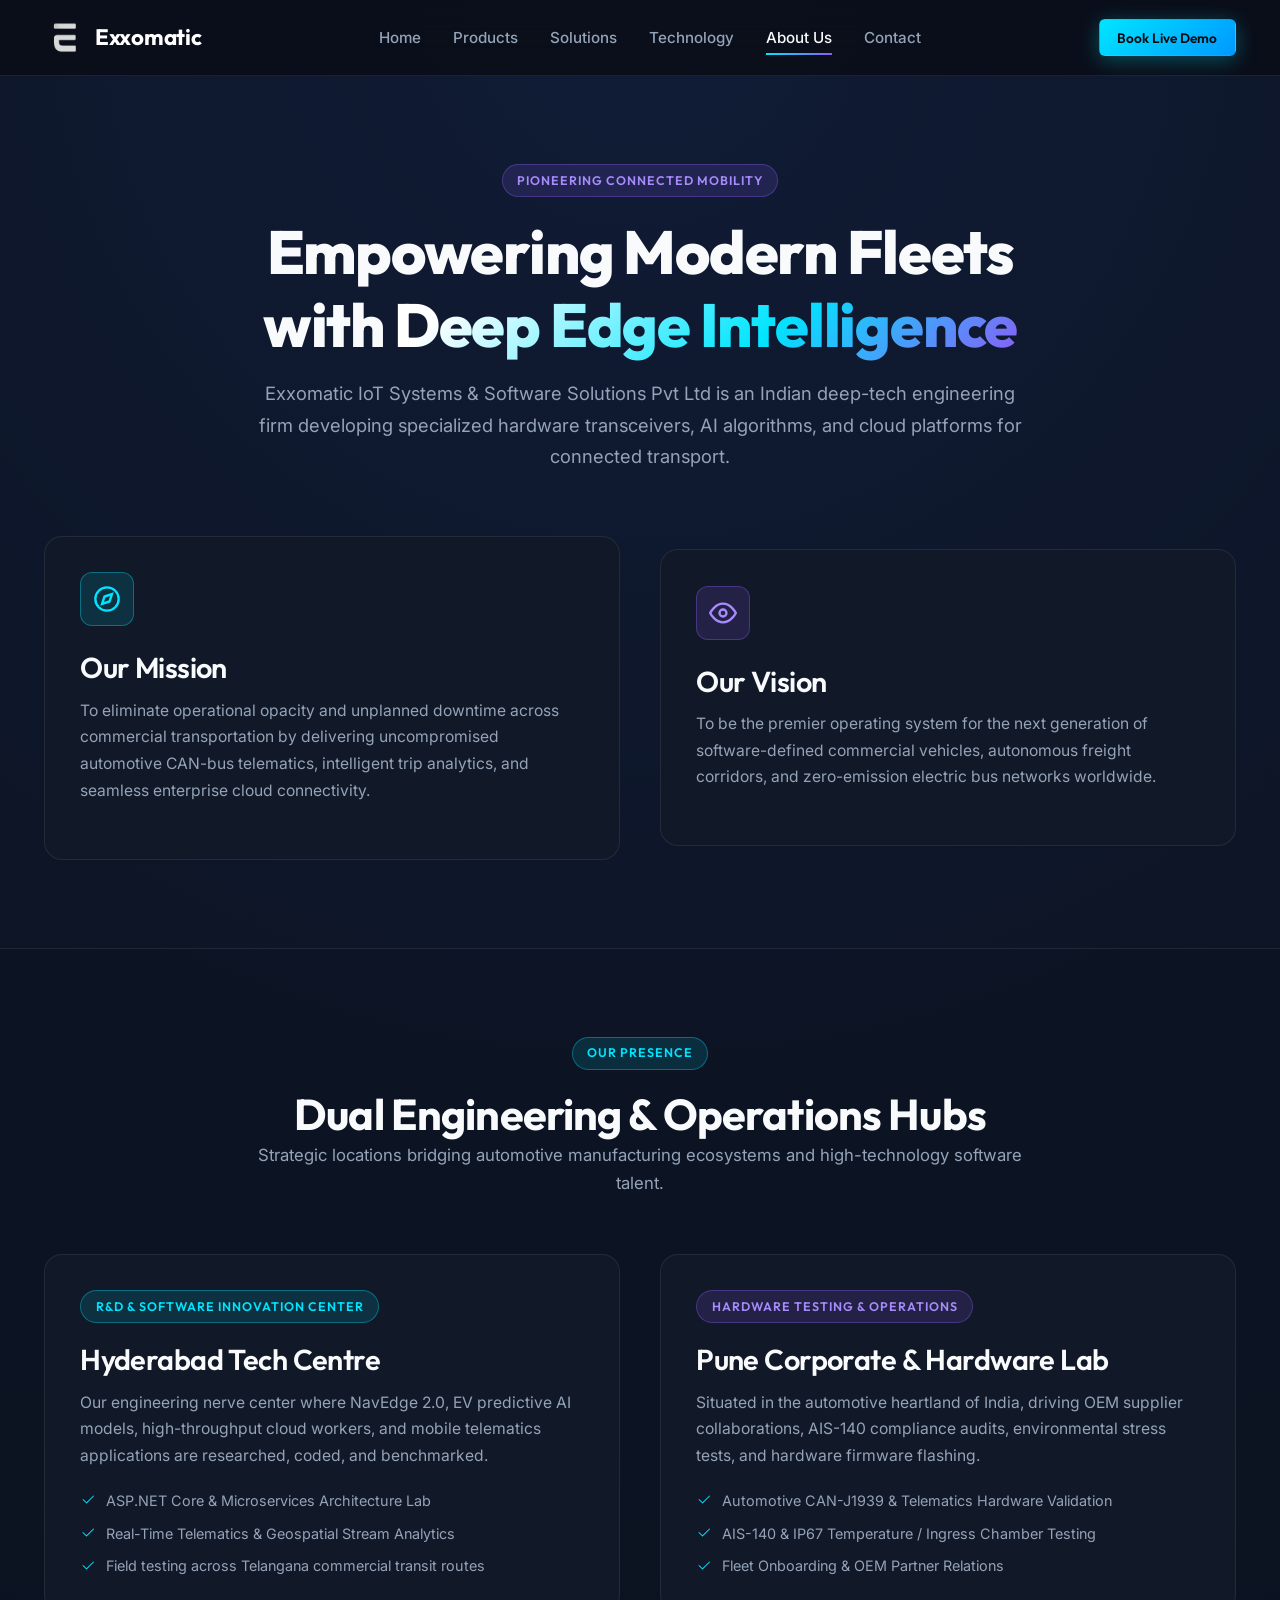
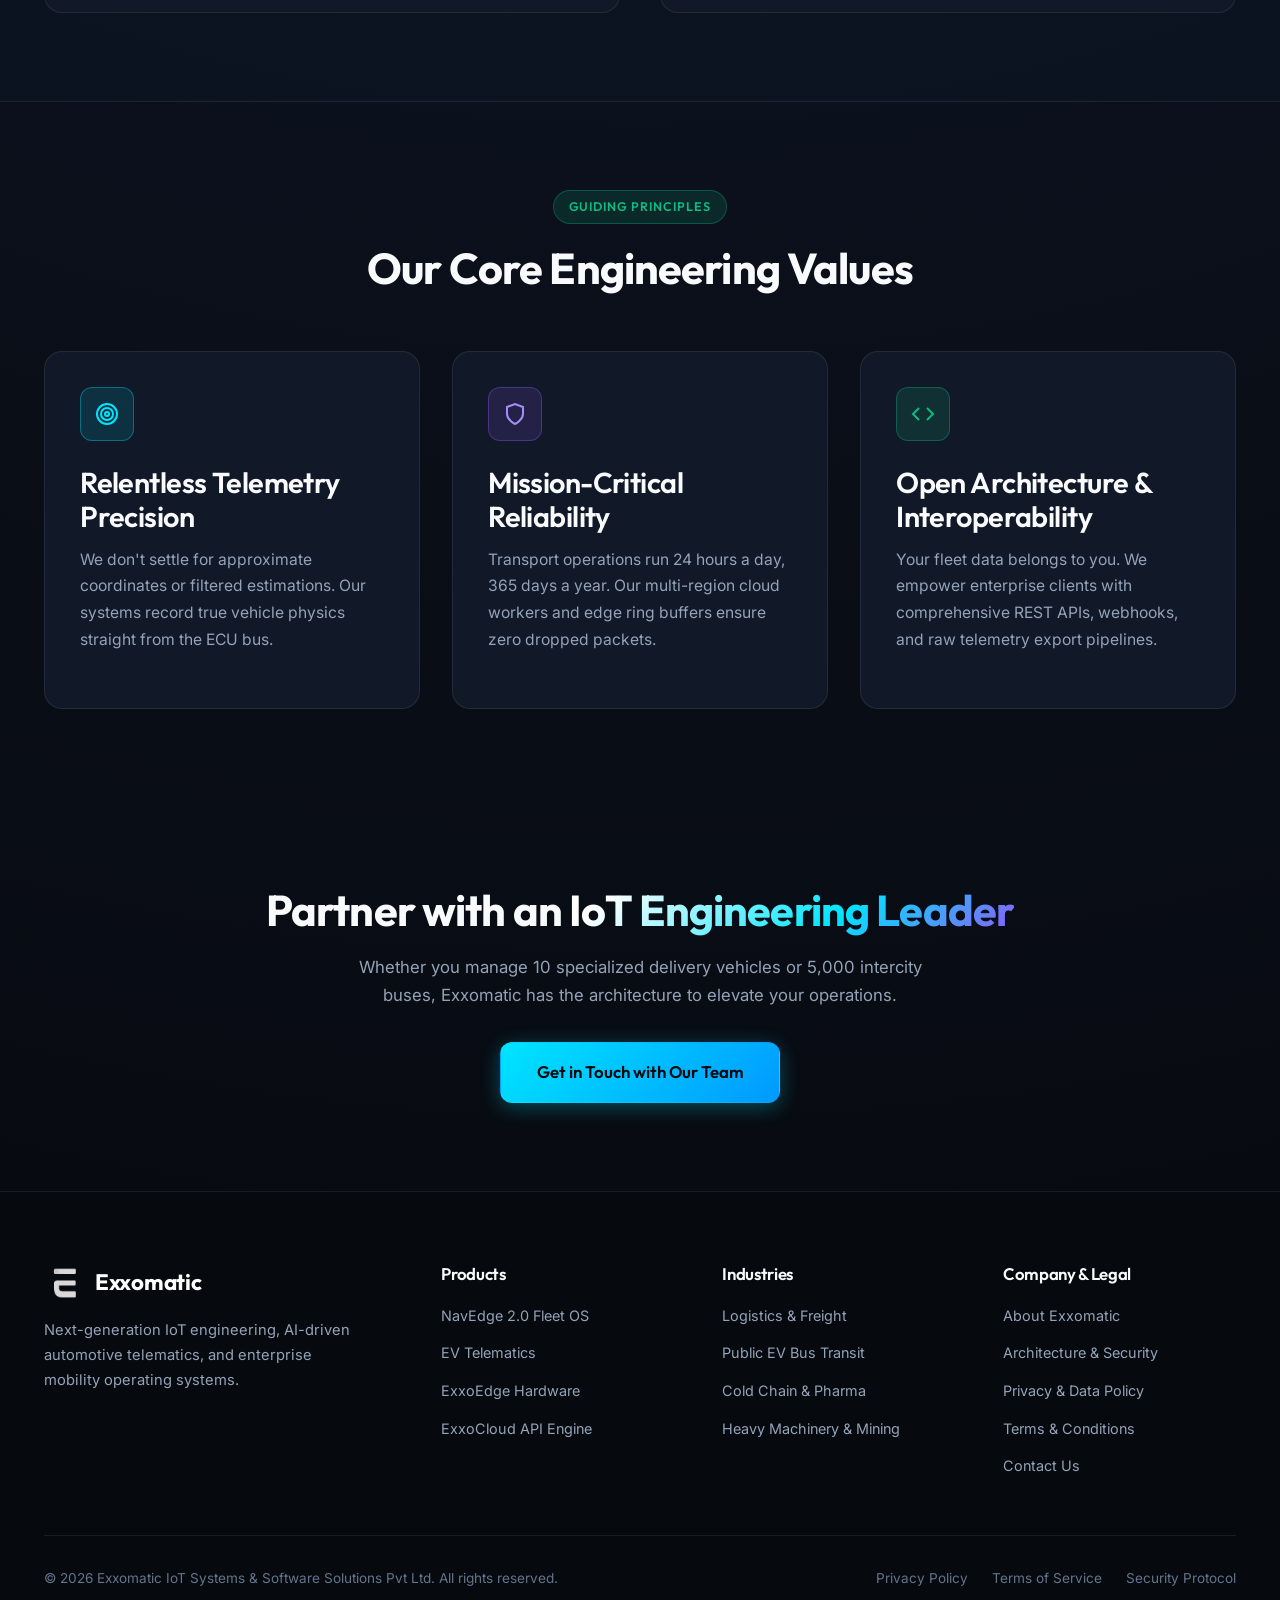
==== commit 430f0f67: "Added Terms and condtion and privacy policy" ====
--- a/about.html
+++ b/about.html
@@ -263,12 +263,13 @@
         </div>
 
         <div class="footer-col">
-          <h4>Company</h4>
+          <h4>Company &amp; Legal</h4>
           <ul class="footer-links">
             <li><a href="about.html">About Exxomatic</a></li>
             <li><a href="technology.html">Architecture &amp; Security</a></li>
+            <li><a href="privacy.html">Privacy &amp; Data Policy</a></li>
+            <li><a href="terms.html">Terms &amp; Conditions</a></li>
             <li><a href="contact.html">Contact Us</a></li>
-            <li><a href="contact.html#support">Emergency 24/7 Desk</a></li>
           </ul>
         </div>
       </div>
@@ -276,8 +277,8 @@
       <div class="footer-bottom">
         <div>&copy; 2026 Exxomatic IoT Systems &amp; Software Solutions Pvt Ltd. All rights reserved.</div>
         <div style="display: flex; gap: 1.5rem;">
-          <a href="about.html">Privacy Policy</a>
-          <a href="about.html">Terms of Service</a>
+          <a href="privacy.html">Privacy Policy</a>
+          <a href="terms.html">Terms of Service</a>
           <a href="technology.html">Security Protocol</a>
         </div>
       </div>
--- a/css/style.css
+++ b/css/style.css
@@ -1536,26 +1536,444 @@
   }
 }
 
-/* Extra Small Phones (≤ 400px) */
-@media (max-width: 400px) {
-  .hero-title {
-    font-size: 1.7rem;
-  }
-
-  .telemetry-metrics-grid {
+/* ==========================================================================
+   LEGAL & COMPLIANCE PAGES (PRIVACY POLICY & TERMS OF SERVICE)
+   ========================================================================== */
+
+.legal-header-banner {
+  padding: 4.5rem 0 2.5rem 0;
+  text-align: center;
+  position: relative;
+}
+
+.legal-header-meta {
+  display: flex;
+  justify-content: center;
+  align-items: center;
+  gap: 1.5rem;
+  margin-top: 1.2rem;
+  flex-wrap: wrap;
+  font-size: 0.9rem;
+  color: var(--text-secondary);
+}
+
+.legal-meta-item {
+  display: inline-flex;
+  align-items: center;
+  gap: 0.45rem;
+  font-family: var(--font-mono);
+  font-size: 0.85rem;
+}
+
+.legal-doc-switcher {
+  display: inline-flex;
+  background: rgba(17, 24, 39, 0.9);
+  border: 1px solid var(--border-medium);
+  padding: 0.35rem;
+  border-radius: var(--radius-full);
+  margin: 2rem auto 0 auto;
+  gap: 0.4rem;
+  backdrop-filter: blur(12px);
+}
+
+.legal-doc-btn {
+  padding: 0.65rem 1.6rem;
+  border-radius: var(--radius-full);
+  font-family: var(--font-heading);
+  font-size: 0.92rem;
+  font-weight: 600;
+  color: var(--text-secondary);
+  border: 1px solid transparent;
+  transition: all var(--transition-fast);
+  display: inline-flex;
+  align-items: center;
+  gap: 0.5rem;
+}
+
+.legal-doc-btn:hover {
+  color: var(--text-primary);
+  background: rgba(255, 255, 255, 0.05);
+}
+
+.legal-doc-btn.active {
+  background: var(--cyan-dim);
+  color: var(--cyan-primary);
+  border-color: var(--border-glow);
+  box-shadow: 0 0 20px rgba(0, 229, 255, 0.25);
+}
+
+.legal-layout {
+  display: grid;
+  grid-template-columns: 290px minmax(0, 1fr);
+  gap: 3.5rem;
+  align-items: start;
+  padding-bottom: 5rem;
+}
+
+/* Sticky Sidebar Table of Contents */
+.legal-sidebar {
+  position: sticky;
+  top: calc(var(--header-height) + 1.5rem);
+  display: flex;
+  flex-direction: column;
+  gap: 1.5rem;
+}
+
+.legal-toc-card {
+  background: linear-gradient(145deg, rgba(17, 24, 39, 0.95), rgba(11, 16, 26, 0.98));
+  border: 1px solid var(--border-subtle);
+  border-radius: var(--radius-lg);
+  padding: 1.5rem;
+  backdrop-filter: blur(16px);
+  box-shadow: 0 10px 30px rgba(0, 0, 0, 0.4);
+}
+
+.legal-toc-title {
+  font-size: 0.82rem;
+  text-transform: uppercase;
+  letter-spacing: 0.08em;
+  color: var(--text-muted);
+  font-family: var(--font-mono);
+  margin-bottom: 1rem;
+  display: flex;
+  align-items: center;
+  gap: 0.5rem;
+}
+
+.legal-search-box {
+  position: relative;
+  margin-bottom: 1.2rem;
+}
+
+.legal-search-input {
+  width: 100%;
+  padding: 0.65rem 0.9rem 0.65rem 2.2rem;
+  background: rgba(0, 0, 0, 0.4);
+  border: 1px solid var(--border-subtle);
+  border-radius: var(--radius-md);
+  color: var(--text-primary);
+  font-size: 0.85rem;
+  font-family: var(--font-body);
+  transition: all var(--transition-fast);
+}
+
+.legal-search-input:focus {
+  outline: none;
+  border-color: var(--cyan-primary);
+  box-shadow: 0 0 12px rgba(0, 229, 255, 0.3);
+  background: rgba(0, 0, 0, 0.6);
+}
+
+.legal-search-icon {
+  position: absolute;
+  left: 0.75rem;
+  top: 50%;
+  transform: translateY(-50%);
+  color: var(--text-muted);
+  pointer-events: none;
+}
+
+.legal-toc-list {
+  list-style: none;
+  display: flex;
+  flex-direction: column;
+  gap: 0.4rem;
+  max-height: 52vh;
+  overflow-y: auto;
+  padding-right: 0.4rem;
+}
+
+.legal-toc-list::-webkit-scrollbar {
+  width: 4px;
+}
+
+.legal-toc-list::-webkit-scrollbar-thumb {
+  background: var(--border-subtle);
+  border-radius: 4px;
+}
+
+.legal-toc-link {
+  display: block;
+  font-size: 0.88rem;
+  color: var(--text-secondary);
+  padding: 0.45rem 0.75rem;
+  border-radius: var(--radius-sm);
+  transition: all var(--transition-fast);
+  border-left: 2px solid transparent;
+  line-height: 1.4;
+}
+
+.legal-toc-link:hover {
+  color: var(--text-primary);
+  background: rgba(255, 255, 255, 0.03);
+  border-left-color: var(--text-muted);
+}
+
+.legal-toc-link.active {
+  color: var(--cyan-primary);
+  background: var(--cyan-dim);
+  border-left-color: var(--cyan-primary);
+  font-weight: 600;
+}
+
+.legal-action-card {
+  background: rgba(17, 24, 39, 0.6);
+  border: 1px solid var(--border-subtle);
+  border-radius: var(--radius-lg);
+  padding: 1.25rem;
+  display: flex;
+  flex-direction: column;
+  gap: 0.75rem;
+}
+
+/* Legal Main Article Area */
+.legal-main-content {
+  background: rgba(17, 24, 39, 0.45);
+  border: 1px solid var(--border-subtle);
+  border-radius: var(--radius-xl);
+  padding: 3rem;
+  position: relative;
+}
+
+.legal-section {
+  scroll-margin-top: calc(var(--header-height) + 2rem);
+  padding-bottom: 2.75rem;
+  margin-bottom: 2.75rem;
+  border-bottom: 1px solid var(--border-subtle);
+  position: relative;
+}
+
+.legal-section:last-of-type {
+  border-bottom: none;
+  padding-bottom: 0;
+  margin-bottom: 0;
+}
+
+.legal-section-header {
+  display: flex;
+  align-items: baseline;
+  gap: 0.8rem;
+  margin-bottom: 1.2rem;
+}
+
+.legal-section-num {
+  font-family: var(--font-mono);
+  font-size: 1.1rem;
+  color: var(--cyan-primary);
+  font-weight: 700;
+  flex-shrink: 0;
+}
+
+.legal-section-title {
+  font-size: 1.55rem;
+  color: var(--text-primary);
+}
+
+.legal-body p {
+  margin-bottom: 1rem;
+  font-size: 1.02rem;
+  line-height: 1.75;
+}
+
+.legal-body ul, .legal-body ol {
+  margin: 1rem 0 1.5rem 1.4rem;
+  color: var(--text-secondary);
+}
+
+.legal-body li {
+  margin-bottom: 0.6rem;
+  line-height: 1.65;
+}
+
+.legal-body li strong {
+  color: var(--text-primary);
+}
+
+/* Legal Highlight / Callout Banners */
+.legal-callout {
+  border-radius: var(--radius-md);
+  padding: 1.25rem 1.5rem;
+  margin: 1.4rem 0;
+  display: flex;
+  gap: 1rem;
+  align-items: flex-start;
+  font-size: 0.95rem;
+  line-height: 1.6;
+}
+
+.legal-callout-icon {
+  flex-shrink: 0;
+  margin-top: 0.15rem;
+}
+
+.legal-callout-cyan {
+  background: rgba(0, 229, 255, 0.08);
+  border: 1px solid var(--border-glow);
+  color: #bae6fd;
+}
+.legal-callout-cyan .legal-callout-icon { color: var(--cyan-primary); }
+
+.legal-callout-purple {
+  background: rgba(139, 92, 246, 0.09);
+  border: 1px solid var(--border-purple-glow);
+  color: #ddd6fe;
+}
+.legal-callout-purple .legal-callout-icon { color: #a78bfa; }
+
+.legal-callout-green {
+  background: rgba(16, 185, 129, 0.08);
+  border: 1px solid rgba(16, 185, 129, 0.35);
+  color: #a7f3d0;
+}
+.legal-callout-green .legal-callout-icon { color: var(--green-status); }
+
+.legal-callout-amber {
+  background: rgba(245, 158, 11, 0.08);
+  border: 1px solid rgba(245, 158, 11, 0.35);
+  color: #fde68a;
+}
+.legal-callout-amber .legal-callout-icon { color: var(--amber-status); }
+
+/* Quick Highlight Badges inside text */
+.legal-tag {
+  display: inline-flex;
+  align-items: center;
+  padding: 0.15rem 0.5rem;
+  border-radius: var(--radius-sm);
+  font-family: var(--font-mono);
+  font-size: 0.78rem;
+  font-weight: 600;
+  background: rgba(255, 255, 255, 0.08);
+  color: var(--cyan-primary);
+  border: 1px solid rgba(0, 229, 255, 0.25);
+  margin: 0 0.2rem;
+  vertical-align: middle;
+}
+
+/* Search match highlights */
+.legal-highlight {
+  background-color: rgba(0, 229, 255, 0.3);
+  color: #ffffff;
+  padding: 0 2px;
+  border-radius: 2px;
+}
+
+.legal-section.search-hidden {
+  display: none !important;
+}
+
+/* Officer Card / Contact Box */
+.legal-contact-card {
+  background: linear-gradient(135deg, rgba(23, 32, 51, 0.8), rgba(13, 20, 36, 0.9));
+  border: 1px solid var(--border-glow);
+  border-radius: var(--radius-lg);
+  padding: 1.8rem;
+  margin-top: 1.5rem;
+  display: grid;
+  grid-template-columns: auto 1fr;
+  gap: 1.5rem;
+  align-items: center;
+}
+
+.legal-contact-avatar {
+  width: 58px;
+  height: 58px;
+  border-radius: 50%;
+  background: var(--cyan-dim);
+  border: 1px solid var(--border-glow);
+  display: flex;
+  align-items: center;
+  justify-content: center;
+  color: var(--cyan-primary);
+}
+
+/* Responsiveness for Legal Pages */
+@media (max-width: 992px) {
+  .legal-layout {
     grid-template-columns: 1fr;
-  }
-
-  .calc-result-number {
-    font-size: 1.85rem;
-  }
-
-  .brand-logo img {
-    height: 28px;
-  }
-
-  .brand-logo-text {
-    font-size: 1.15rem;
-  }
-}
-
+    gap: 2rem;
+  }
+
+  .legal-sidebar {
+    position: static;
+    order: -1;
+  }
+
+  .legal-toc-list {
+    max-height: 220px;
+  }
+
+  .legal-main-content {
+    padding: 2rem 1.5rem;
+  }
+}
+
+@media (max-width: 640px) {
+  .legal-doc-switcher {
+    flex-direction: column;
+    width: 100%;
+    border-radius: var(--radius-lg);
+  }
+
+  .legal-doc-btn {
+    width: 100%;
+    justify-content: center;
+  }
+
+  .legal-header-meta {
+    flex-direction: column;
+    gap: 0.5rem;
+  }
+
+  .legal-contact-card {
+    grid-template-columns: 1fr;
+    text-align: center;
+    justify-items: center;
+  }
+
+  .legal-section-header {
+    flex-direction: column;
+    gap: 0.3rem;
+  }
+}
+
+/* Print Stylesheet */
+@media print {
+  body {
+    background: #ffffff !important;
+    color: #111827 !important;
+  }
+
+  .site-header, .mobile-drawer, .site-footer, .legal-sidebar, .legal-doc-switcher, .btn, .modal-overlay, #mobileToggleBtn {
+    display: none !important;
+  }
+
+  .legal-main-content {
+    background: transparent !important;
+    border: none !important;
+    padding: 0 !important;
+    box-shadow: none !important;
+  }
+
+  .legal-section {
+    page-break-inside: avoid;
+    border-bottom: 1px solid #e5e7eb !important;
+    padding-bottom: 1.5rem !important;
+    margin-bottom: 1.5rem !important;
+  }
+
+  .legal-section-title, h1, h2, h3 {
+    color: #000000 !important;
+  }
+
+  p, li, span {
+    color: #374151 !important;
+  }
+
+  .legal-callout {
+    background: #f3f4f6 !important;
+    border: 1px solid #d1d5db !important;
+    color: #1f2937 !important;
+  }
+}
+
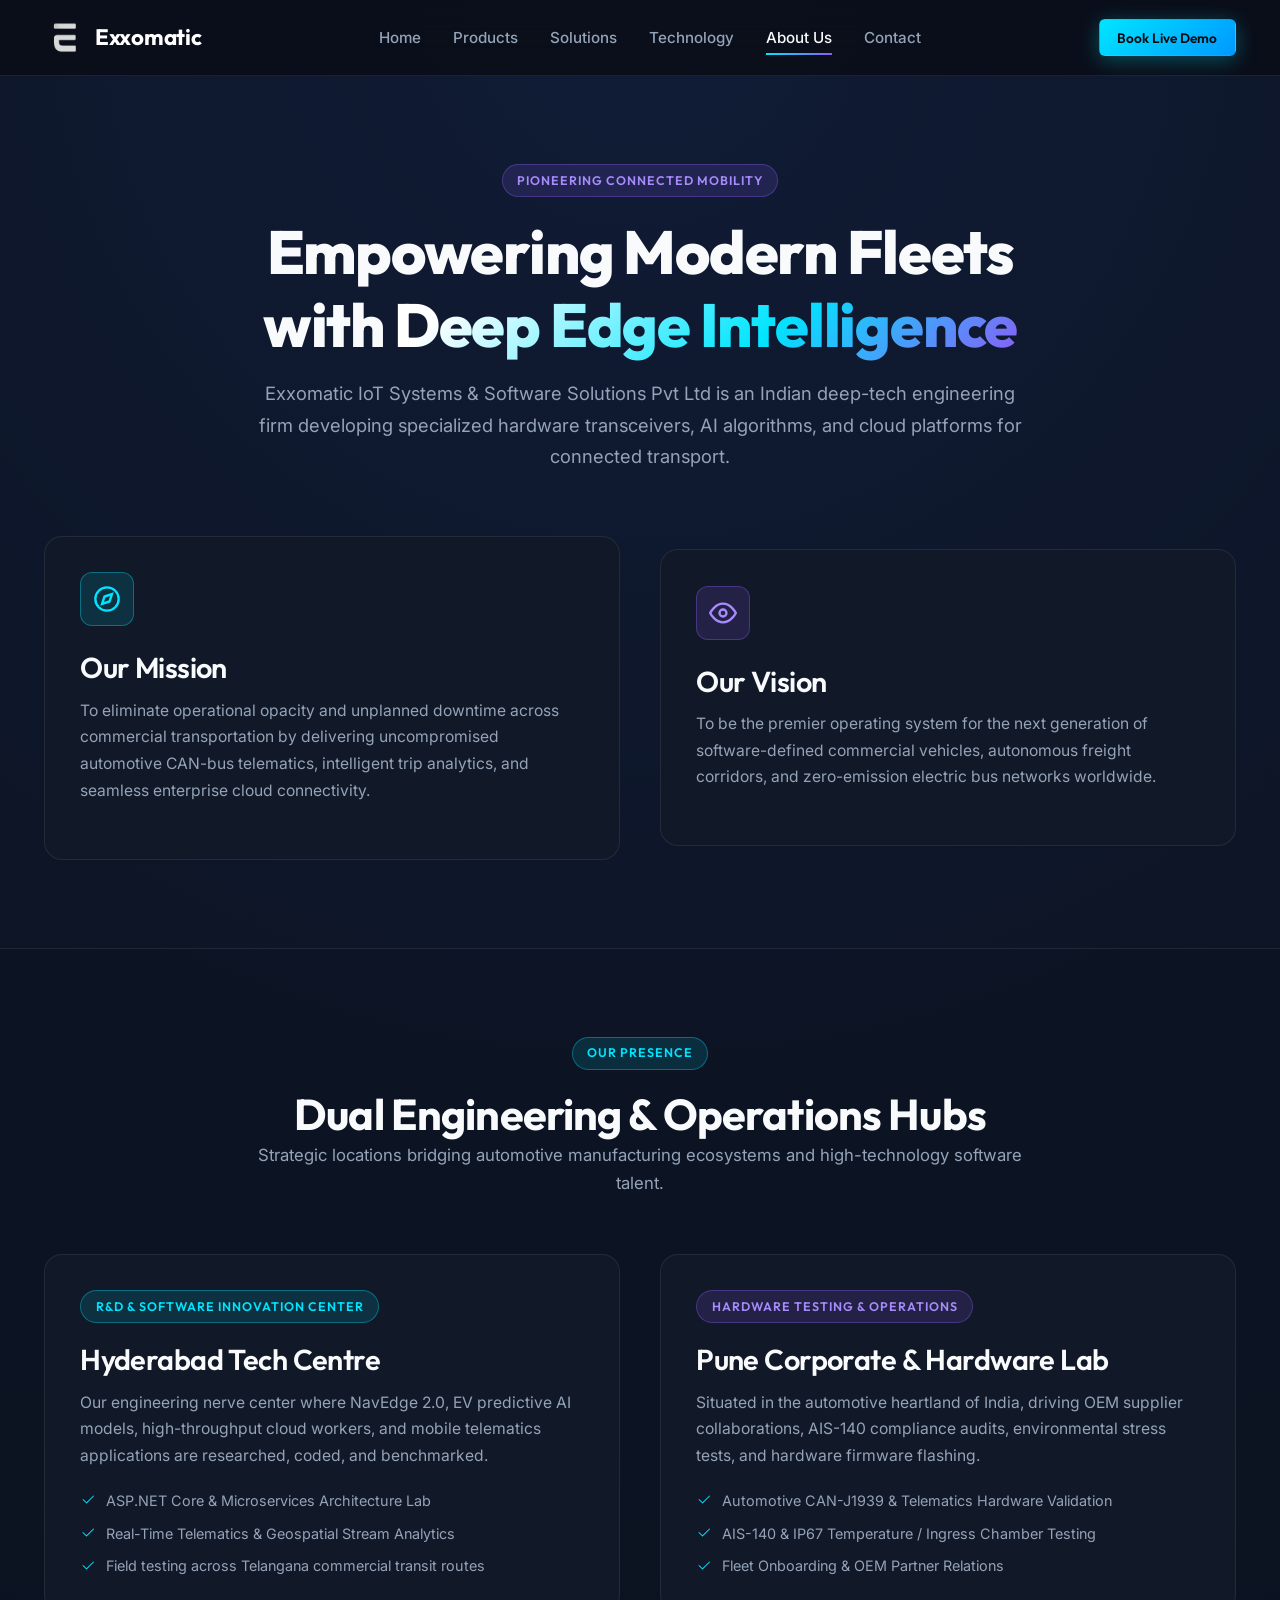
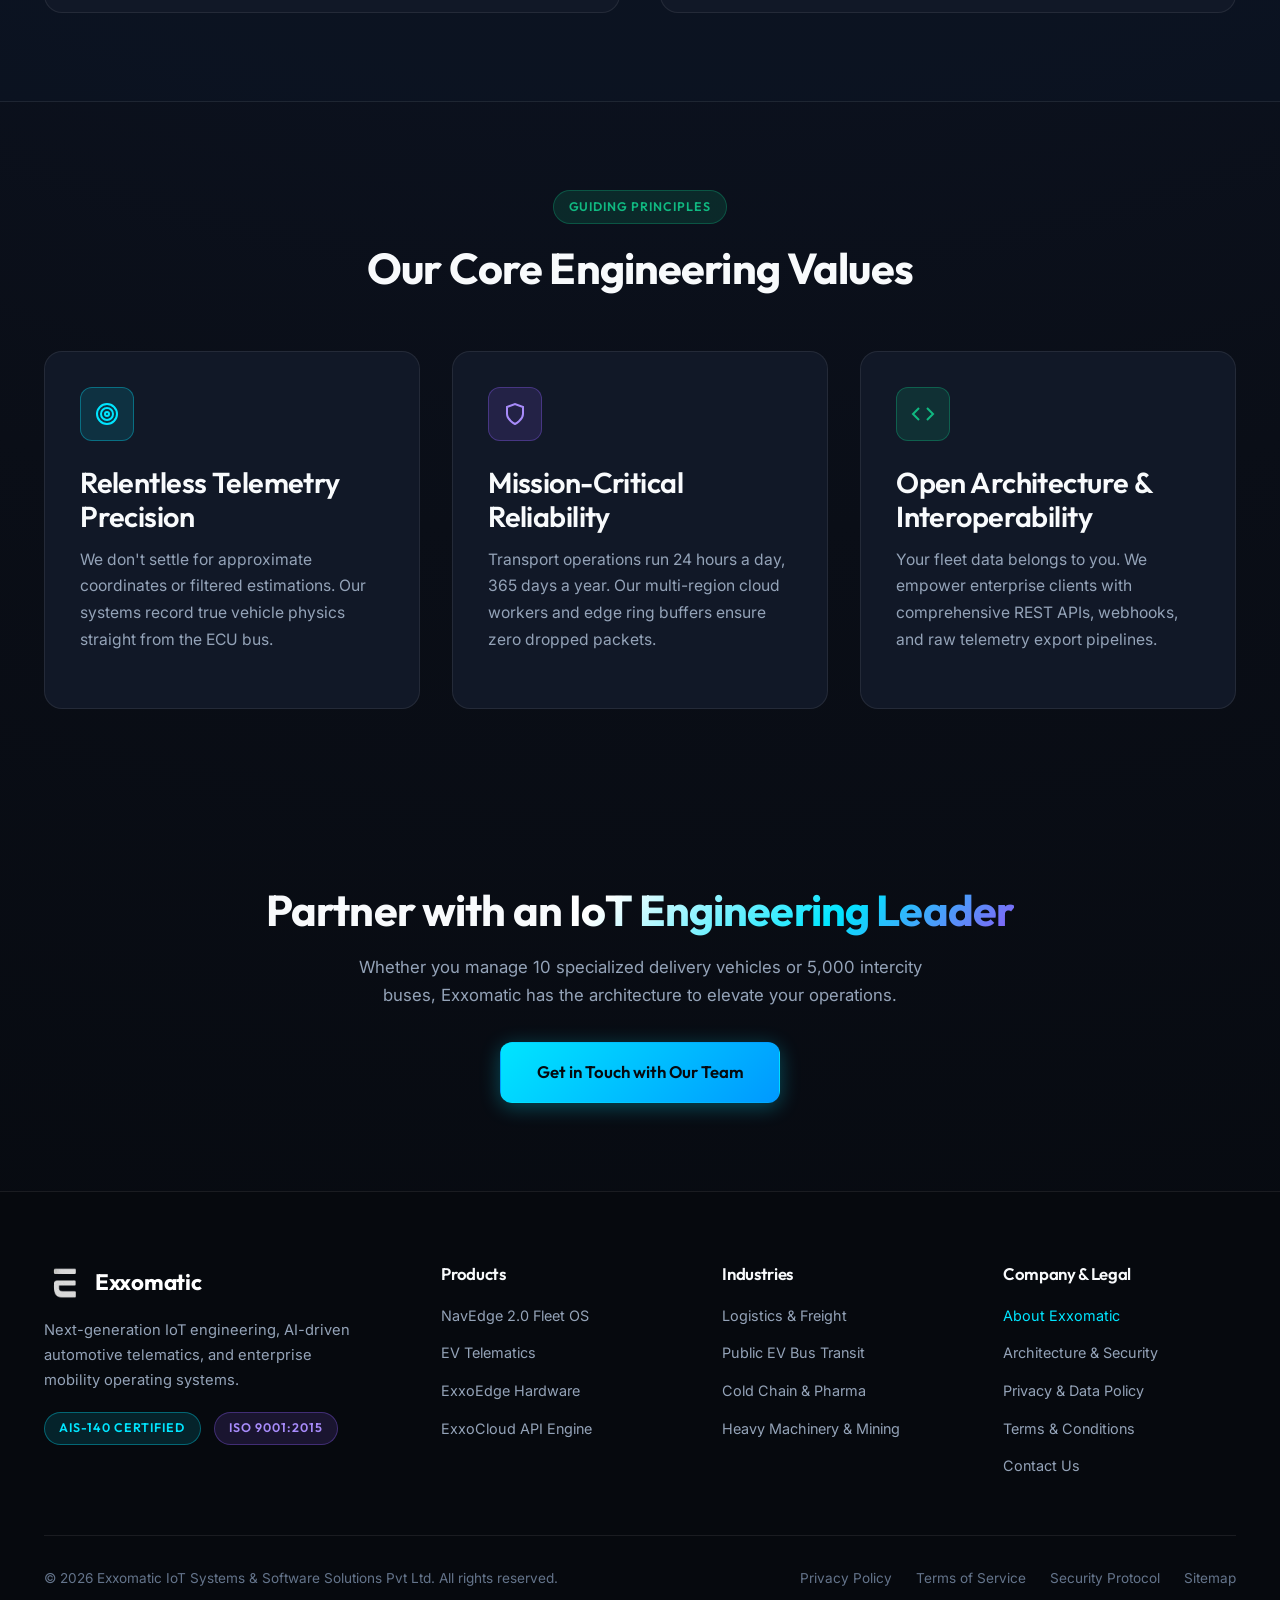
==== commit bda878ba: "Fixed the url issus and pages" ====
--- a/about.html
+++ b/about.html
@@ -7,7 +7,7 @@
   <meta name="description" content="Discover Exxomatic: Our story, engineering hubs in Hyderabad &amp; Pune, corporate mission, AIS-140 compliance, and team driving intelligent fleet mobility.">
   <meta name="keywords" content="About Exxomatic, Exxomatic IoT Systems, Hyderabad IoT company, Pune fleet telematics, AIS-140 manufacturer">
   <meta name="author" content="Exxomatic IoT Systems &amp; Software Solutions Pvt Ltd">
-  <link rel="canonical" href="about.html">
+  <link rel="canonical" href="https://exxomatic.in/about">
   
   <meta property="og:type" content="website">
   <meta property="og:title" content="About Exxomatic | Corporate Profile &amp; Mission">
@@ -34,50 +34,7 @@
 </head>
 <body>
 
-  <!-- Site Header -->
-  <header class="site-header">
-    <div class="container header-container">
-      <a href="index.html" class="brand-logo" aria-label="Exxomatic Home">
-        <img src="images/mainlogo.png" alt="Exxomatic Logo" width="38" height="38">
-        <span class="brand-logo-text">Exxomatic</span>
-      </a>
-
-      <nav aria-label="Main Navigation">
-        <ul class="nav-menu">
-          <li><a href="index.html" class="nav-link">Home</a></li>
-          <li><a href="products.html" class="nav-link">Products</a></li>
-          <li><a href="solutions.html" class="nav-link">Solutions</a></li>
-          <li><a href="technology.html" class="nav-link">Technology</a></li>
-          <li><a href="about.html" class="nav-link active">About Us</a></li>
-          <li><a href="contact.html" class="nav-link">Contact</a></li>
-        </ul>
-      </nav>
-
-      <div class="header-actions">
-        <button class="btn btn-primary btn-sm header-cta" data-open-modal="demoModal">Book Live Demo</button>
-        <button class="mobile-toggle" id="mobileToggleBtn" aria-label="Open navigation menu" aria-expanded="false">
-          <svg width="24" height="24" fill="none" stroke="currentColor" stroke-width="2" viewBox="0 0 24 24">
-            <line x1="3" y1="12" x2="21" y2="12"></line>
-            <line x1="3" y1="6" x2="21" y2="6"></line>
-            <line x1="3" y1="18" x2="21" y2="18"></line>
-          </svg>
-        </button>
-      </div>
-    </div>
-  </header>
-
-  <!-- Mobile Drawer -->
-  <div class="mobile-drawer" id="mobileDrawer">
-    <ul class="mobile-nav-list">
-      <li><a href="index.html" class="mobile-nav-link">Home <span>&rarr;</span></a></li>
-      <li><a href="products.html" class="mobile-nav-link">Products <span>&rarr;</span></a></li>
-      <li><a href="solutions.html" class="mobile-nav-link">Solutions <span>&rarr;</span></a></li>
-      <li><a href="technology.html" class="mobile-nav-link">Technology <span>&rarr;</span></a></li>
-      <li><a href="about.html" class="mobile-nav-link active">About Us <span>&rarr;</span></a></li>
-      <li><a href="contact.html" class="mobile-nav-link">Contact <span>&rarr;</span></a></li>
-    </ul>
-    <button class="btn btn-primary btn-lg" style="width: 100%;" data-open-modal="demoModal">Request Platform Demo</button>
-  </div>
+  <div id="site-header"></div>
 
   <main>
     <!-- HERO SECTION -->
@@ -225,113 +182,14 @@
       <div class="container">
         <h2>Partner with an <span class="text-gradient">IoT Engineering Leader</span></h2>
         <p style="margin: 1rem auto 2rem auto; max-width: 600px;">Whether you manage 10 specialized delivery vehicles or 5,000 intercity buses, Exxomatic has the architecture to elevate your operations.</p>
-        <a href="contact.html" class="btn btn-primary btn-lg">Get in Touch with Our Team</a>
+        <a href="/contact" class="btn btn-primary btn-lg">Get in Touch with Our Team</a>
       </div>
     </section>
   </main>
 
-  <!-- Site Footer -->
-  <footer class="site-footer">
-    <div class="container">
-      <div class="footer-grid">
-        <div class="footer-brand">
-          <a href="index.html" class="brand-logo" aria-label="Exxomatic Home">
-            <img src="images/mainlogo.png" alt="Exxomatic Logo" width="38" height="38">
-            <span class="brand-logo-text">Exxomatic</span>
-          </a>
-          <p>Next-generation IoT engineering, AI-driven automotive telematics, and enterprise mobility operating systems.</p>
-        </div>
+  <div id="site-footer"></div>
 
-        <div class="footer-col">
-          <h4>Products</h4>
-          <ul class="footer-links">
-            <li><a href="products.html#tabNavedge">NavEdge 2.0 Fleet OS</a></li>
-            <li><a href="products.html#tabEv">EV Telematics</a></li>
-            <li><a href="products.html#tabHardware">ExxoEdge Hardware</a></li>
-            <li><a href="products.html#tabCloud">ExxoCloud API Engine</a></li>
-          </ul>
-        </div>
-
-        <div class="footer-col">
-          <h4>Industries</h4>
-          <ul class="footer-links">
-            <li><a href="solutions.html#logistics">Logistics &amp; Freight</a></li>
-            <li><a href="solutions.html#transit">Public EV Bus Transit</a></li>
-            <li><a href="solutions.html#coldchain">Cold Chain &amp; Pharma</a></li>
-            <li><a href="solutions.html#heavy">Heavy Machinery &amp; Mining</a></li>
-          </ul>
-        </div>
-
-        <div class="footer-col">
-          <h4>Company &amp; Legal</h4>
-          <ul class="footer-links">
-            <li><a href="about.html">About Exxomatic</a></li>
-            <li><a href="technology.html">Architecture &amp; Security</a></li>
-            <li><a href="privacy.html">Privacy &amp; Data Policy</a></li>
-            <li><a href="terms.html">Terms &amp; Conditions</a></li>
-            <li><a href="contact.html">Contact Us</a></li>
-          </ul>
-        </div>
-      </div>
-
-      <div class="footer-bottom">
-        <div>&copy; 2026 Exxomatic IoT Systems &amp; Software Solutions Pvt Ltd. All rights reserved.</div>
-        <div style="display: flex; gap: 1.5rem;">
-          <a href="privacy.html">Privacy Policy</a>
-          <a href="terms.html">Terms of Service</a>
-          <a href="technology.html">Security Protocol</a>
-        </div>
-      </div>
-    </div>
-  </footer>
-
-  <!-- Book Demo Modal -->
-  <div class="modal-overlay" id="demoModal" aria-hidden="true" role="dialog" aria-modal="true" aria-labelledby="modalTitle">
-    <div class="modal-card">
-      <button class="modal-close-btn modal-close-trigger" aria-label="Close modal">
-        <svg width="24" height="24" viewBox="0 0 24 24" fill="none" stroke="currentColor" stroke-width="2">
-          <line x1="18" y1="6" x2="6" y2="18"></line>
-          <line x1="6" y1="6" x2="18" y2="18"></line>
-        </svg>
-      </button>
-
-      <div class="badge badge-cyan">Exxomatic Platform Preview</div>
-      <h3 id="modalTitle" style="margin-bottom: 0.5rem;">Schedule a Live Demonstration</h3>
-      <p style="font-size: 0.92rem; margin-bottom: 1.5rem;">Experience real-time vehicle CAN telemetry, driver scorecards, and live route optimization with our solution architect.</p>
-
-      <form class="validated-form" id="demoForm">
-        <div class="form-group">
-          <label class="form-label" for="demoName">Full Name</label>
-          <input type="text" class="form-control" id="demoName" name="name" placeholder="e.g. Rajesh Kumar" required>
-        </div>
-
-        <div class="form-row">
-          <div class="form-group">
-            <label class="form-label" for="demoEmail">Business Email</label>
-            <input type="email" class="form-control" id="demoEmail" name="email" placeholder="name@company.com" required>
-          </div>
-          <div class="form-group">
-            <label class="form-label" for="demoPhone">Contact Phone (Optional)</label>
-            <input type="tel" class="form-control" id="demoPhone" name="phone" placeholder="Optional contact number">
-          </div>
-        </div>
-
-        <div class="form-group">
-          <label class="form-label" for="demoFleet">Fleet Size</label>
-          <select class="form-control" id="demoFleet" name="fleet">
-            <option value="1-20">1 - 20 Vehicles</option>
-            <option value="21-100" selected>21 - 100 Vehicles</option>
-            <option value="101-500">101 - 500 Vehicles</option>
-            <option value="500+">500+ Vehicles (Enterprise)</option>
-          </select>
-        </div>
-
-        <button type="submit" class="btn btn-primary" style="width: 100%; margin-top: 1rem;">Confirm Demo Reservation</button>
-        <div class="form-feedback" role="alert"></div>
-      </form>
-    </div>
-  </div>
-
+  <script src="js/layout.js"></script>
   <script src="js/main.js"></script>
 </body>
 </html>
--- a/css/style.css
+++ b/css/style.css
@@ -1132,8 +1132,13 @@
   color: var(--text-secondary);
 }
 
-.footer-links a:hover {
+.footer-links a:hover,
+.site-footer a.active {
   color: var(--cyan-primary);
+}
+
+.site-footer .footer-bottom a.active {
+  font-weight: 600;
 }
 
 .footer-bottom {
